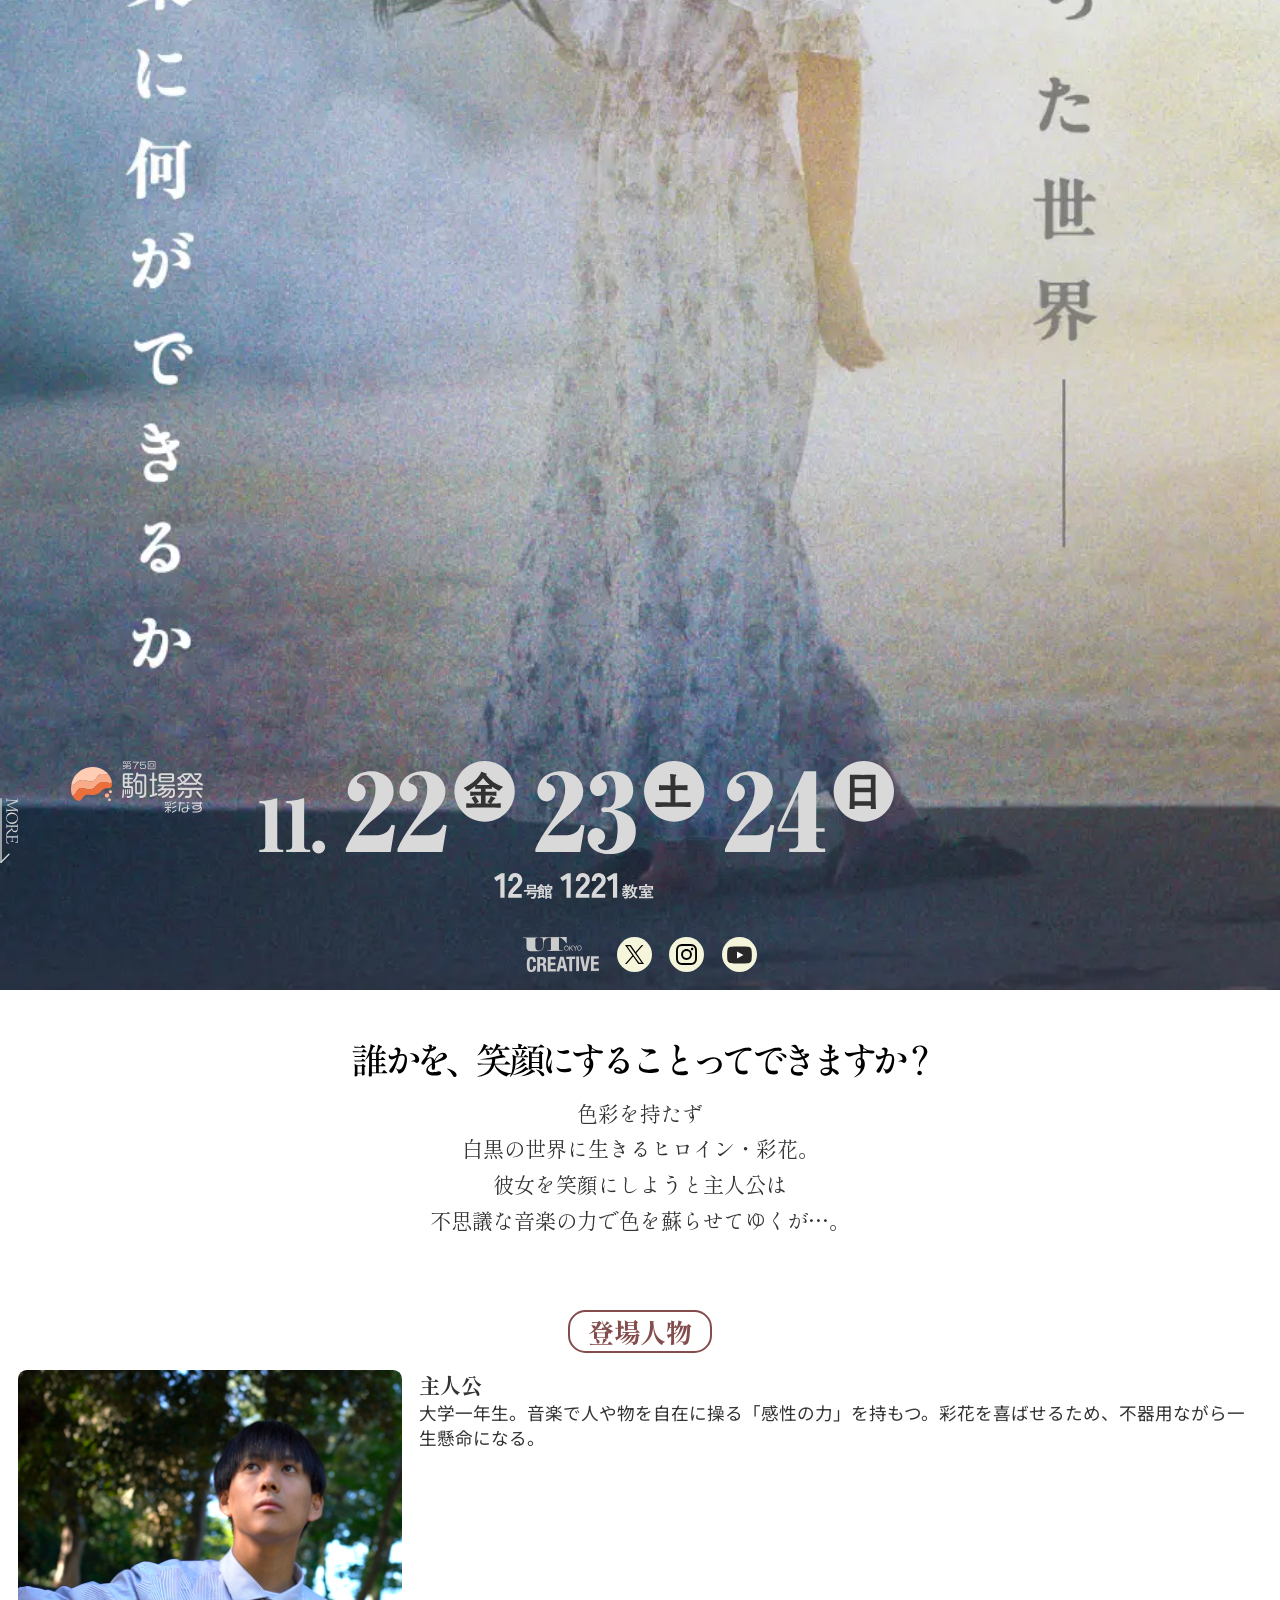
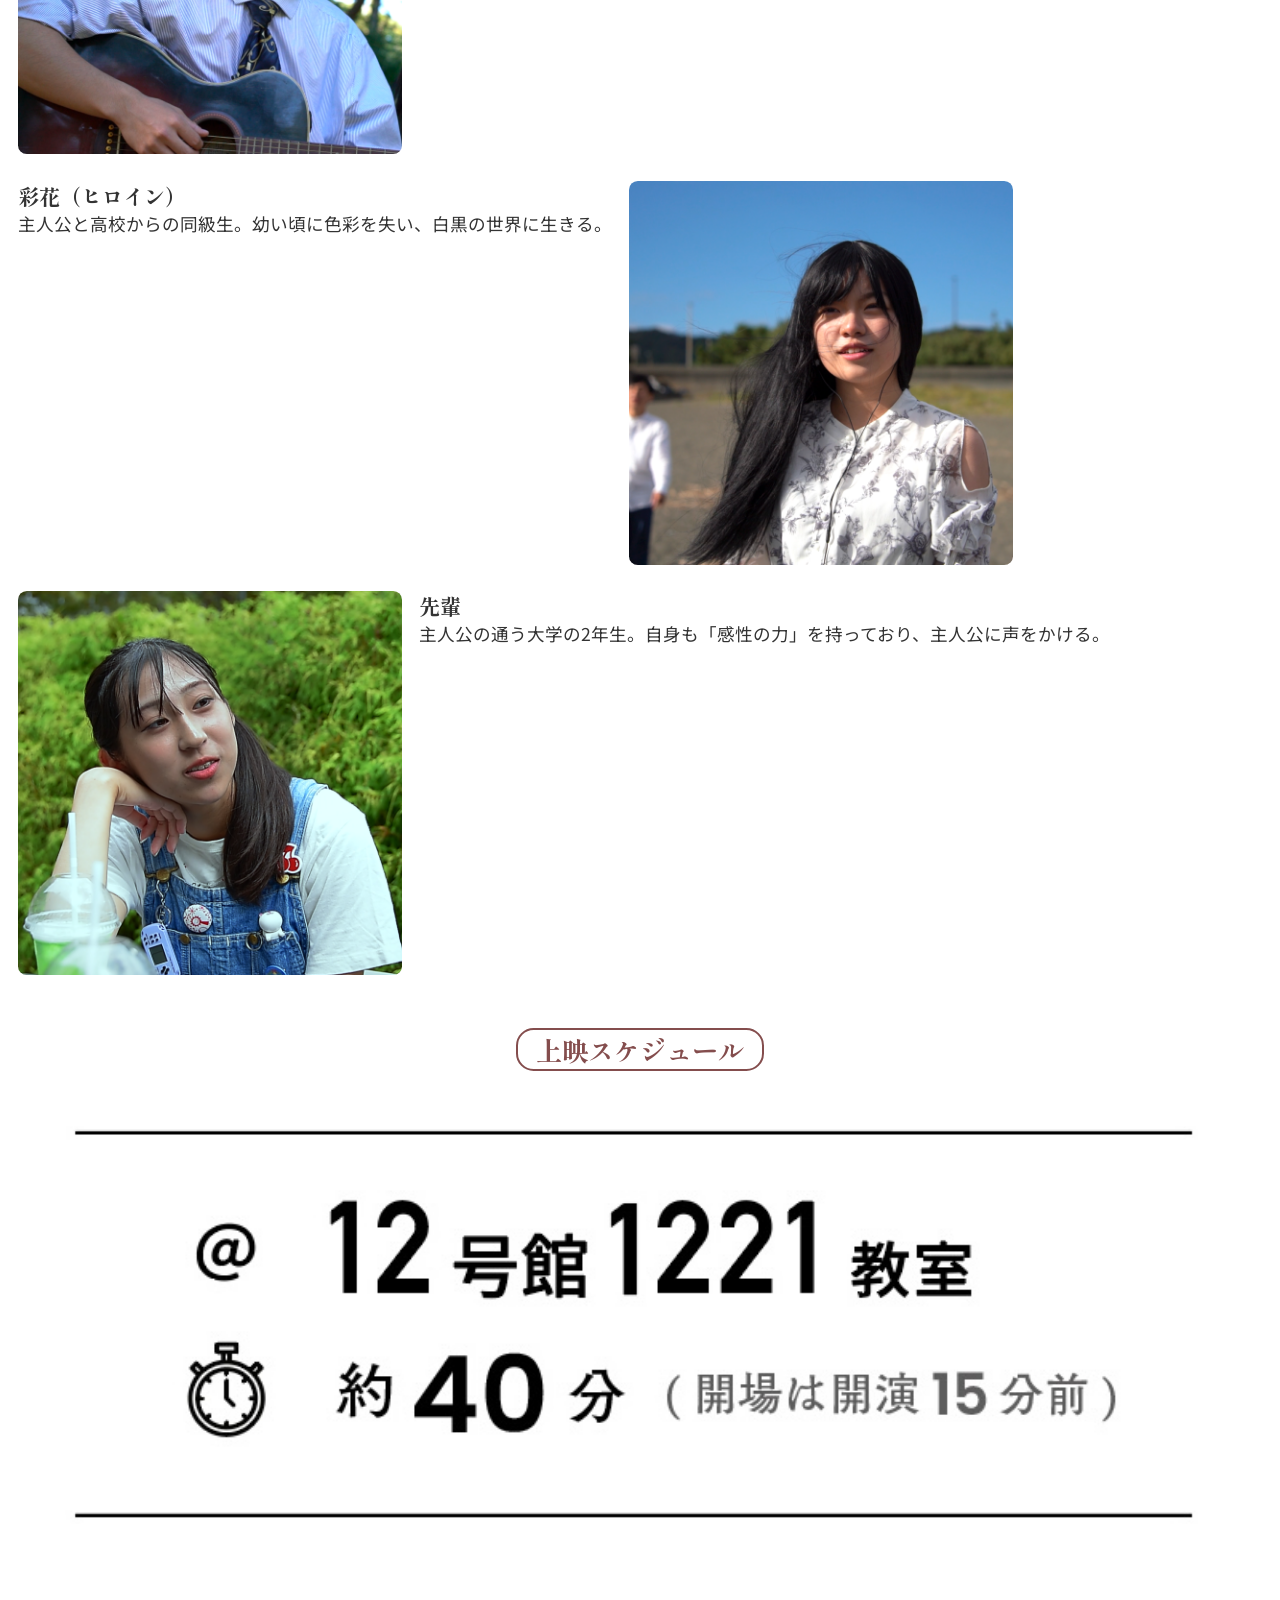
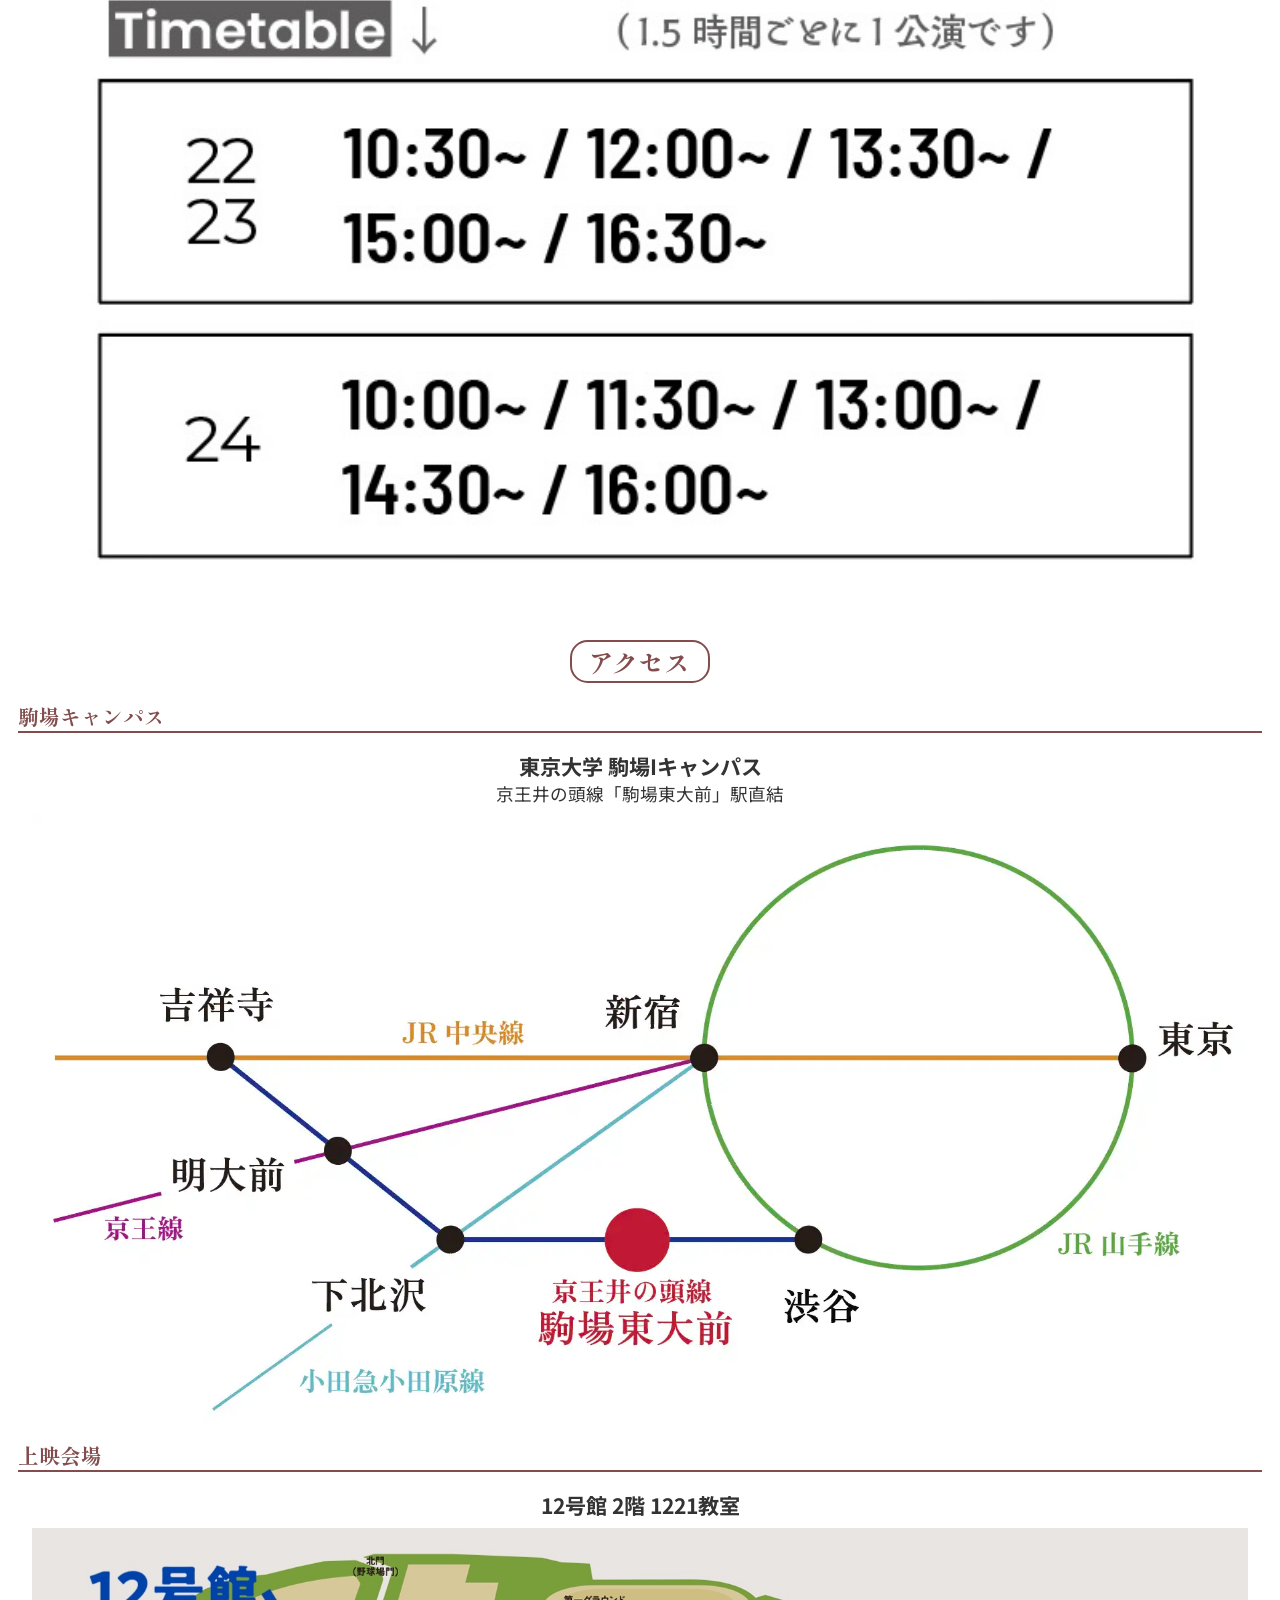
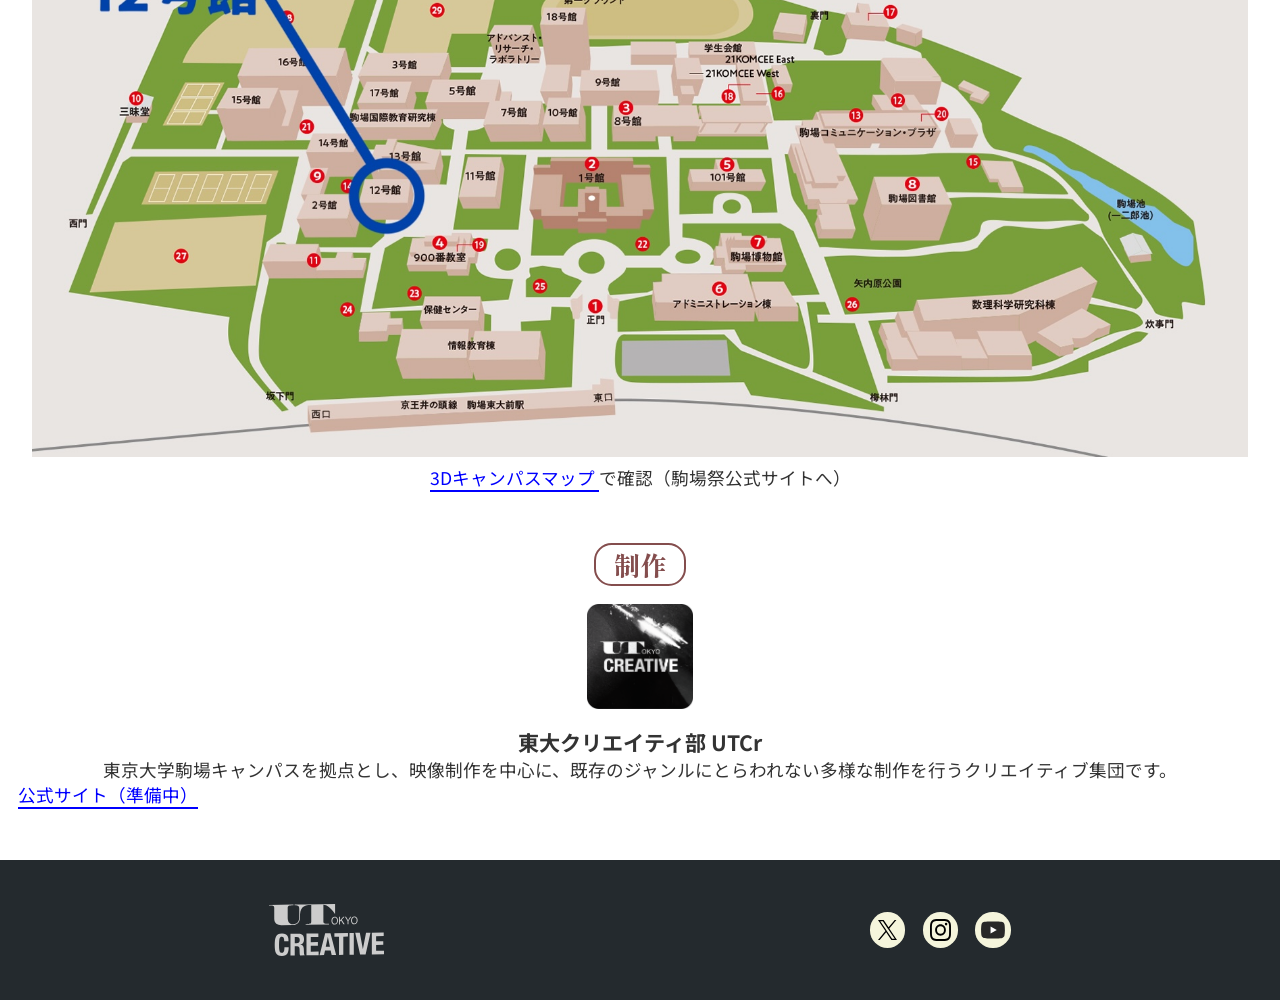
==== index.html @ 0ec273d6 "og:image modify" ====
<!DOCTYPE html>
<html lang="en">
<head>
  <meta charset="UTF-8">
  <meta name="viewport" content="width=device-width, initial-scale=1.0, viewport-fit=cover">
  <title>きみを染める旋律は - UTCr 2024駒場祭企画</title>

  <link rel="stylesheet" href="style.css">
  


  <meta data-hid="og:site_name" property="og:site_name" content="映画「きみを染める旋律は」UTCr 駒場祭2024">
  <meta data-hid="og:title" property="og:title" content="映画「きみを染める旋律は」UTCr 駒場祭2024">
  <meta data-hid="og:type" property="og:type" content="website">
  <meta data-hid="og:url" property="og:url" content="https://utcr.github.io/kf75cinema/">
  <meta data-hid="og:description" property="og:description" content="東大クリエイティ部第一回作品「きみを染める旋律は」 駒場祭にて上映！ 11/22-24 @東京大学駒場キャンパス">
  <meta data-hid="og:image" property="og:image" content="https://utcr.github.io/kf75cinema/thumb.webp">
  <link rel="icon" type="image/x-icon" href="favicon.ico">
  
  <meta name="twitter:card" content="summary_large_image">
  <meta name="twitter:site" content="@UTokyo_Cr">
  <meta name="twitter:title" content="映画「きみを染める旋律は」UTCr 駒場祭2024">
  <meta name="twitter:description" content="東大クリエイティ部第一回作品「きみを染める旋律は」 駒場祭にて上映！ 11/22-24 @東京大学駒場キャンパス">
  <meta name="twitter:image" content="https://utcr.github.io/kf75cinema/thumb.webp">
  
</head>


<body>
  <div class="hero-container">
    <img src="-img/hero/hero-sp.webp" class="hero-img" alt="">
    <div class="hero-info">
      <img src="-img/hero/scroll.svg" alt="↓" width="20vw">
      <!-- 公式サイトへの移動 キャンセルできるように -->
      <a href="https://www.komabasai.net/75/visitor/project/431" onclick="alert('駒場祭公式サイトの企画ページに移動します')">
        <img src="-img/logo/kf75_logo+type.svg" alt="駒場祭">
      </a>
      <div>
        <a href="#schedule">
          <img src="-img/hero/date.svg" class="hero-info-date" alt="">
        </a>
        <a href="#place">
          <img src="-img/hero/place.svg" class="hero-info-place" alt="">
        </a>
      </div>
    </div>
    <div class="hero-sns">
      <a href="https://utcr.github.io/">
        <img src="-img/logo/UTCr_logo-type-gray.svg" class="utcr_logo-type" alt="">
      </a>
      <!-- <span>on</span> -->
      <div class="sns">
        <!-- <span>Follow UTCr</span> -->
        <div class="sns_logos">
          <a href="https://x.com/utokyo_cr"><img src="-img/logo/sns_logo_x-black.svg" alt="X" id="sns_logo_x"></a>
          <a href="https://instagram.com/utokyo_cr"><img src="-img/logo/sns_logo_ig-black.svg" alt="IG" id="sns_logo_ig"></a>
          <a href="https://youtube.com/utokyo_cr"><img src="-img/logo/sns_logo_yt-black.svg" alt="IG" id="sns_logo_yt"></a>
        </div>
      </div>
    </div>
  </div>




  <section id="story">
    <img src="-img/phrase2.svg"  class="phrase-img" alt="誰かを、笑顔にすることってできますか？">
    <!-- <div class="phrase">
    </div> -->
    <div class="story_text">
      色彩を持たず<br>
      白黒の世界に生きるヒロイン・彩花。<br>
      彼女を笑顔にしようと主人公は<br>
      不思議な音楽の力で色を蘇らせてゆくが…。
    </div>
  </section>

  <div class="sceneImages">
    <img src="-img/scenes/sea2.png" alt="">
    <img src="-img/scenes/piano0.png" alt="">
    <img src="-img/scenes/forest.png" alt="">
    <img src="-img/scenes/sea1.png" alt="">
  </div>


  <section>
    <h2>登場人物</h2>
    <div class="char">
      <img src="-img/character/hero.png" alt="主人公" class="char_img">
      <div class="char_text">
        <div class="char_name">主人公</div>
        <div class="char_descr">大学一年生。音楽で人や物を自在に操る「感性の力」を持もつ。彩花を喜ばせるため、不器用ながら一生懸命になる。</div>
      </div>
    </div>
    <div class="char">
      <div class="char_text">
        <div class="char_name">彩花（ヒロイン）</div>
        <div class="char_descr">主人公と高校からの同級生。幼い頃に色彩を失い、白黒の世界に生きる。</div>
      </div>
      <img src="-img/character/ayaka.png" alt="彩花" class="char_img">
    </div>
    <div class="char">
      <img src="-img/character/senpai.png" alt="先輩" class="char_img">
      <div class="char_text">
        <div class="char_name">先輩</div>
        <div class="char_descr">主人公の通う大学の2年生。自身も「感性の力」を持っており、主人公に声をかける。</div>
      </div>
    </div>
  </section>

  <section id="schedule">
    <h2>上映スケジュール</h2>
    <img src="-img/timetable.jpg" alt="上演スケジュール" class="img-normal">
  </section>

  <section id="place">
    <h2>アクセス</h2>
    <div class="place_komaba">
      <h3>駒場キャンパス</h3>
      <span class="infoStrong">東京大学 駒場Iキャンパス</span>
      <span class="infoText">京王井の頭線「駒場東大前」駅直結</span>
      <img src="-img/map/map_komaba.webp" alt="駒場東大前駅までのアクセスマップ" class="img-normal">
    </div>
    <div class="place_bild12">
      <h3>上映会場</h3>
      <span class="infoStrong">12号館 2階 1221教室</span>
      <img src="-img/map/map_bldg12.jpg" alt="駒場12号館へのアクセスマップ" class="img-normal">
      <div class="infoText
      ">
        <a href="https://www.komabasai.net/75/3dmap/?building=bldg12" class="link">
          3Dキャンパスマップ
        </a>
        で確認（駒場祭公式サイトへ）
      </div>
      <!-- <a href="https://www.komabasai.net/75/3dmap/?building=bldg12" class="buttonlink">
        3Dキャンパスマップ
      </a> -->
    </div>
  </section>


  <section id="producer">
    <h2>制作</h2>
    <img src="-img/logo/UTCr_logo.png" alt="" class="biglogo">
    <div class="infoStrong">東大クリエイティ部 UTCr</div>
    <div class="infoText">
      東京大学駒場キャンパスを拠点とし、映像制作を中心に、既存のジャンルにとらわれない多様な制作を行うクリエイティブ集団です。
    </div>
    <a href="https://utcr.github.io/" class="link">公式サイト（準備中）</a>
  </section>


  <footer>
    <div class="hz-container">

      <div class="footer_flex">
        <div class="footer_title">
          <img src="-img/logo/UTCr_logo-type-gray.svg" alt="UTCr logo" class="footer_title_logo">
          <!-- <span class="footer_title_text">UTCr</span> -->
        </div>
  
        <div class="sns">
          <!-- <span>Follow UTCr</span> -->
          <div class="sns_logos">
            <a href="https://x.com/utokyo_cr"><img src="-img/logo/sns_logo_x-black.svg" alt="X" id="sns_logo_x"></a>
            <a href="https://instagram.com/utokyo_cr"><img src="-img/logo/sns_logo_ig-black.svg" alt="IG" id="sns_logo_ig"></a>
            <a href="https://youtube.com/utokyo_cr"><img src="-img/logo/sns_logo_yt-black.svg" alt="IG" id="sns_logo_yt"></a>
          </div>
        </div>
      </div>

      <!-- <div class="footer_copyright">
        &copy; UTokyo Creative, 2024
      </div> -->
    </div>
  </footer>
</body>
</html>
---- style.css ----
@charset "utf-8";

/* google font */
@import url('https://fonts.googleapis.com/css2?family=Shippori+Mincho:wght@400;800&family=Noto+Sans+JP:wght@400;700&display=swap');

:root {
  --font_mincho: "Shippori Mincho", serif;
  --font_gothic: "Noto Sans JP", sans-serif;
}

html {
  font-size: clamp(1rem, 2.5vw, 1.1rem);
}
body {
  margin: auto;
  padding: 0;
  /* background-color: #222; */
  color: #333;

  font-family: var(--font_mincho);

  /* background-color: #e1e5fa; */
  background-color: #fff;
}

/* 余白の初期化 */
h1, h2, h3, h4, h5, h6, p, pre, figure, ul, dl {
  margin: 0;
  padding: 0;
}
ul {
  list-style: none;
}
p {
  line-height: 1.8;
  margin: 1rem 0;
}
a {
  color: inherit;
  text-decoration: none;
}
img {
  display: block;
  /* オリジナルサイズより拡大しない */
  max-width: 100%;
  height: auto;
}
::first-letter {
  font-feature-settings: "palt";
}

/* 水平コンテナ */
.hz-container {
  /* width: min(92%, 800px); */
  padding-left: 1.5rem;
  padding-right: 1.5rem;
  height: fit-content;
  margin: auto;
  position: relative;
}






/* hero */

.hero-container {
  width: 100vw;
  height: 110svh;

  position: relative;
}
.hero-img {
  width: 100%;
  height: 100%;
  object-fit: cover;
  object-position: 50% 70%;
}
.hero-info {
  width: 100%;
  /* padding: 2vw; */
  position: absolute;
  bottom: 10lvh;

  display: flex;
  flex-direction: row;
  gap: 4vw;
  /* justify-content: space-around; */
}
.hero-info-date {
  width: 50vw;
  /* margin: 0 5vw 0 auto; */
  /* margin: 0 auto 0 5vw; */
}
.hero-info-place {
  /* width: 80%; */
  height: 2rem;
  /* margin: 0 5vw 0 auto; */
  margin: 0 auto;
}

.hero-sns {
  position: absolute;
  bottom: 0;
  right: 0;
  left: 0;
  width: fit-content;
  margin: 0 auto;

  display: flex;
  flex-direction: row;
  align-items: center;
  /* justify-content: space-around; */
  gap: 1rem;
}
.utcr_logo-type {
  height: 2rem;
}
.hero-sns > span {
  font-family: sans-serif;
  font-weight: lighter;
  color: #d9d9d9;
}







/* story */
.phrase-img {
  margin: 1rem auto;
  height: 2rem;
  max-width: 90vw;
}
.story_text {
  text-align: center;
  line-height: 1.7;
  font-family: var(--font_mincho);
  font-weight: 400;
  font-style: normal;
  font-size: 1.2rem;
}






/* characteurs */
.char {
  margin-bottom: 1.5rem;

  display: flex;
  gap: 1rem;
}
.char_img {
  display: block;
  width: 30vw;
  border-radius: 0.5rem;
}
.char_name {
  font-size: larger;
  font-family: var(--font_mincho);
  font-weight: 800;
}
.char_descr {
  font-family: var(--font_gothic);
}



.sceneImages {
  margin: -2rem 0 0;
  display: grid;
  grid-template-columns: repeat(2, 1fr);
  gap: 0;
}






/* ======= */
/* section */
/* ======= */


section {
  margin: 3rem 0;
  padding: 0 1rem;
}
h2 {
  margin: 0 auto 1rem ;

  font-family: var(--font_mincho);
  font-weight: bold;
  text-align: center;

  color: #844d4d;
  border: solid 2px #844d4d;
  border-radius: 1rem;

  padding: 0 1rem;
  width: fit-content;
}
h3 {
  font-family: var(--font_mincho);
  color: #844d4d;
  margin: 1rem 0;
  border-bottom: solid 2px #844d4d;
}
.img-normal {
  margin: 0.5rem auto;
  width: 95vw;
  /* width: 20rem;
  max-width: 90vw; */
}









.infoStrong {
  display: block;
  text-align: center;
  font-family: var(--font_gothic);
  font-weight: 700;
  font-size: 1.2rem;
}
.infoText {
  display: block;
  text-align: center;
  font-family: var(--font_gothic);
}




.biglogo {
  margin:1rem auto;
  width: 6rem;
}




.link {
  font-family: var(--font_gothic);
  color: blue;
  border-bottom: 2px solid blue;
}
.buttonlink {
  display: block;
  margin: 0 auto;

  background-color: #f28f4c;
  color: #fff;
  font-family: var(--font_gothic);
  font-weight: bold;
  font-size: 1.2rem;
}




















/* ====== */
/* FOOTER */
/* ====== */
footer {
  background-color: #242A2E;
  color: #999;

  padding-top: 2rem;
  padding-bottom: 2rem;
}



.footer_flex {
  display: flex;
  /* justify-content: center; */
  align-items: center;
}


.footer_title {
  margin-left: auto;
  margin-right: auto;

  width: fit-content;

  /* display: flex; */
}
.footer_title_logo {
  height: 3rem;
}
.footer_title_text {
  font-size: 1.5rem;
  font-weight: bold;
}

.sns {
  margin: 1rem auto;

  width: fit-content;
}
.sns_logos {
  display: flex;
  gap: 1rem;
}
.sns_logos a {
  display: flex;
  height: 2rem;
  width: 2rem;
  border-radius: 1rem;

  padding: auto;

  background-color: beige;
}
.sns_logos img {
  height: 1.2rem;
  margin: auto;
}
#sns_logo_x {
  height: 1.1rem;
}
#sns_logo_ig {
  height: 1.2rem;
}
#sns_logo_yt {
  height: 1.5rem;
}

.footer_copyright {
  text-align: right;
  color: #999;
}
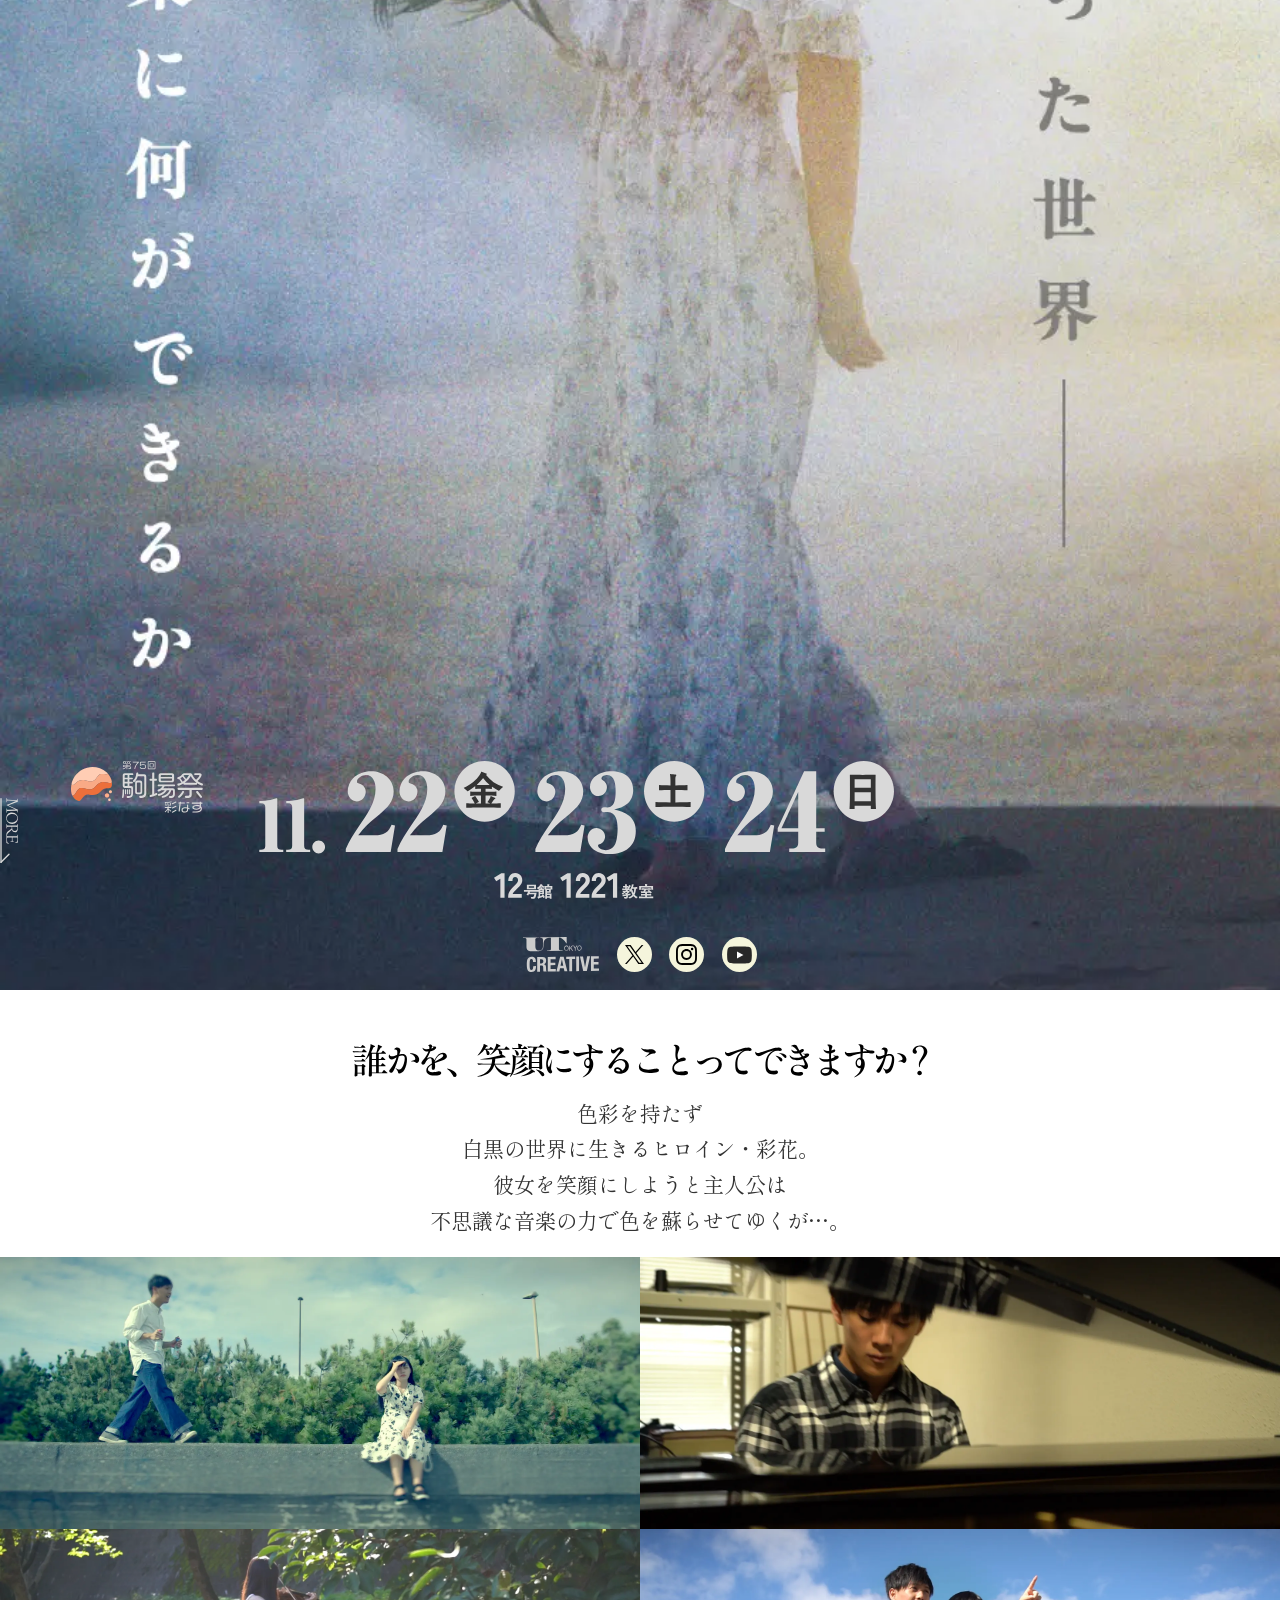
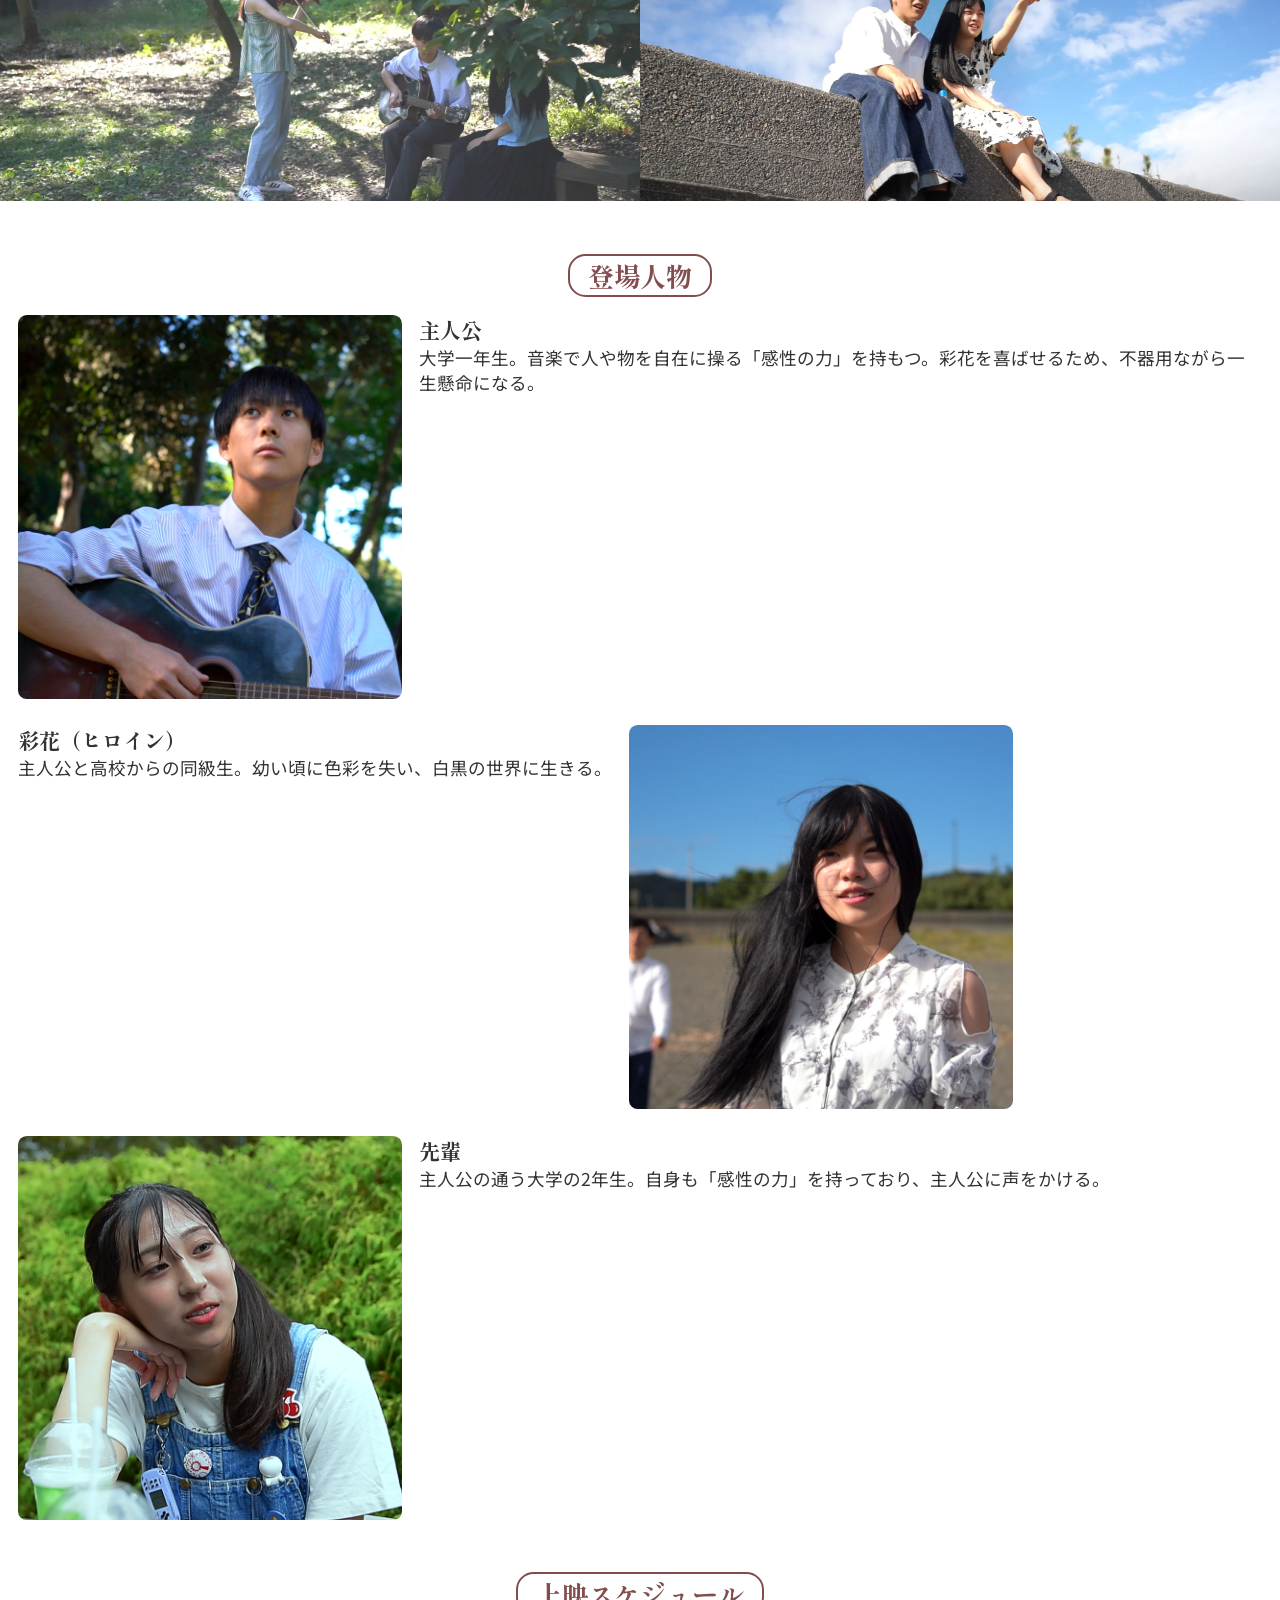
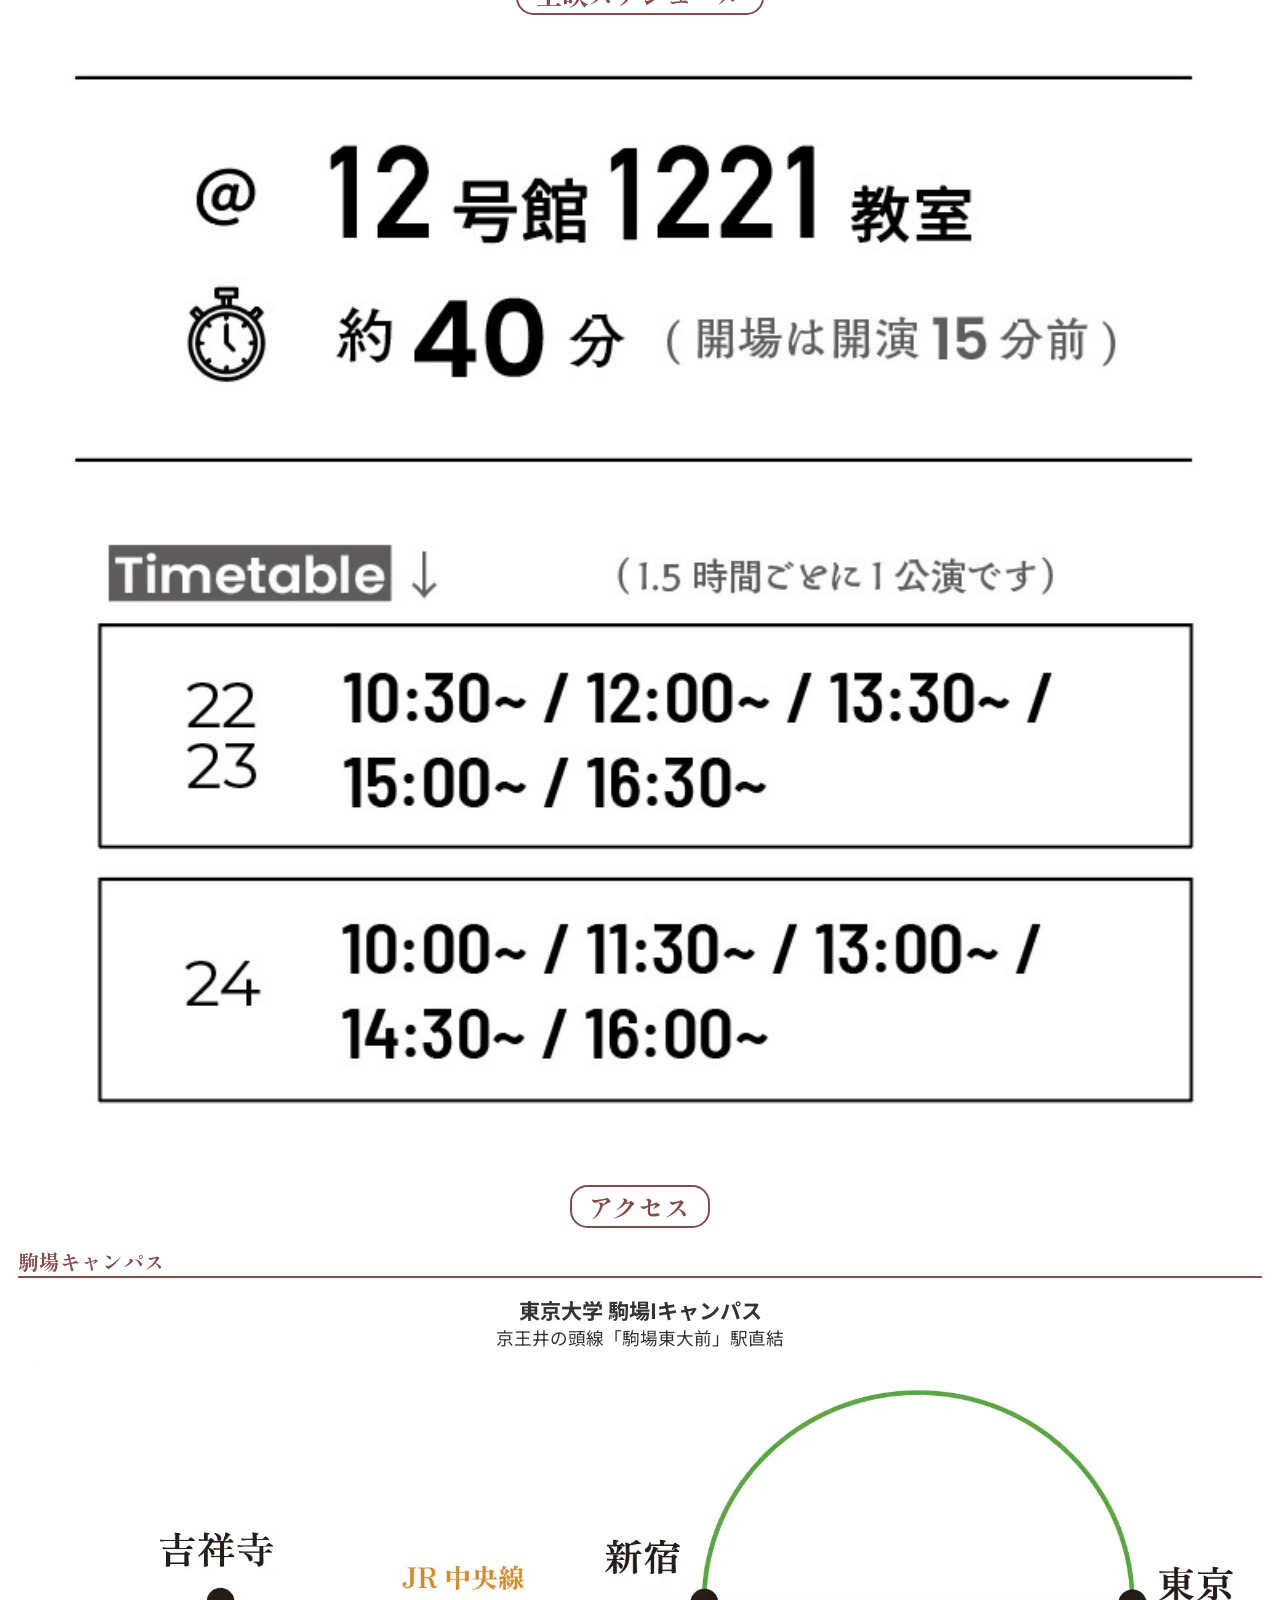
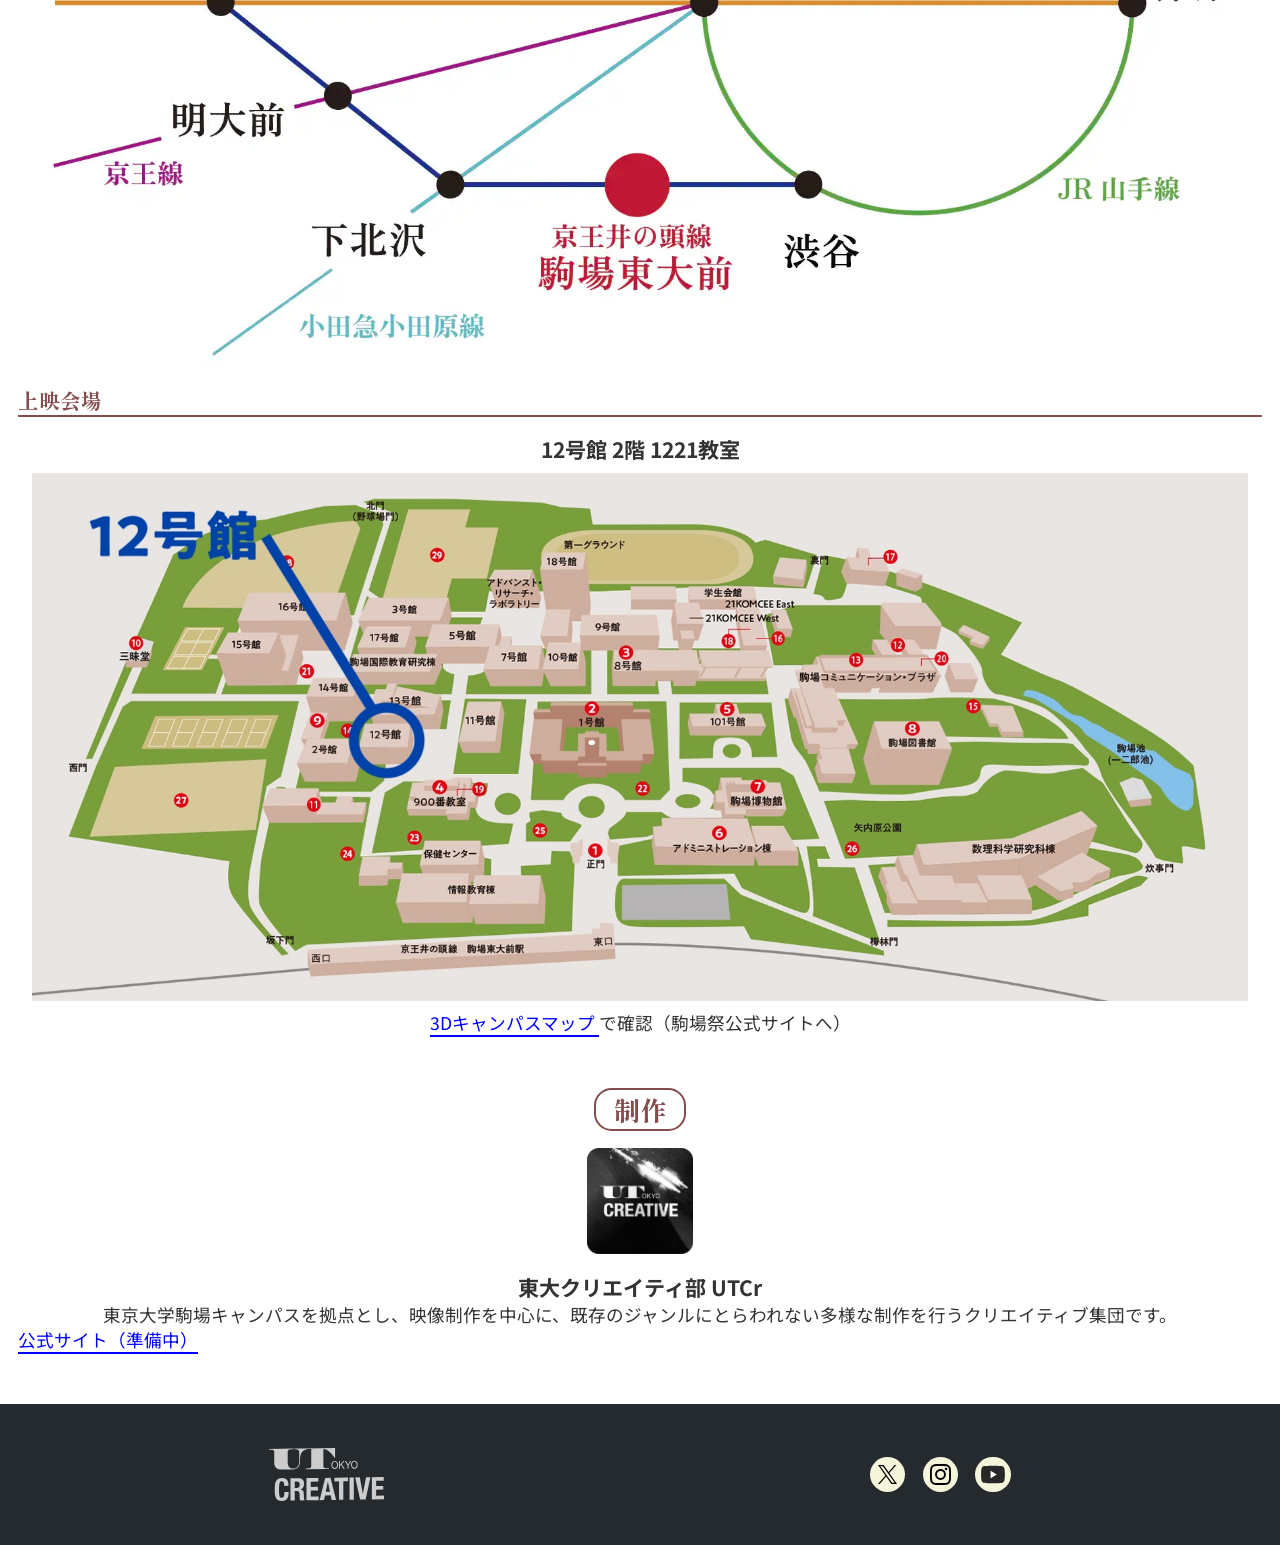
==== commit 95a92174: "webp" ====
--- a/index.html
+++ b/index.html
@@ -9,19 +9,19 @@
   
 
 
-  <meta data-hid="og:site_name" property="og:site_name" content="映画「きみを染める旋律は」UTCr 駒場祭2024">
-  <meta data-hid="og:title" property="og:title" content="映画「きみを染める旋律は」UTCr 駒場祭2024">
-  <meta data-hid="og:type" property="og:type" content="website">
-  <meta data-hid="og:url" property="og:url" content="https://utcr.github.io/kf75cinema/">
-  <meta data-hid="og:description" property="og:description" content="東大クリエイティ部第一回作品「きみを染める旋律は」 駒場祭にて上映！ 11/22-24 @東京大学駒場キャンパス">
-  <meta data-hid="og:image" property="og:image" content="https://utcr.github.io/kf75cinema/thumb.webp">
+  <meta property="og:site_name" content="映画「きみを染める旋律は」UTCr 駒場祭2024">
+  <meta property="og:title" content="映画「きみを染める旋律は」UTCr 駒場祭2024">
+  <meta property="og:type" content="website">
+  <meta property="og:url" content="https://utcr.github.io/kf75cinema/">
+  <meta property="og:description" content="東大クリエイティ部第一回作品「きみを染める旋律は」 駒場祭にて上映！ 11/22-24 @東京大学駒場キャンパス">
+  <meta property="og:image" content="https://utcr.github.io/kf75cinema/thumb_1200.png?241115">
   <link rel="icon" type="image/x-icon" href="favicon.ico">
   
   <meta name="twitter:card" content="summary_large_image">
   <meta name="twitter:site" content="@UTokyo_Cr">
   <meta name="twitter:title" content="映画「きみを染める旋律は」UTCr 駒場祭2024">
   <meta name="twitter:description" content="東大クリエイティ部第一回作品「きみを染める旋律は」 駒場祭にて上映！ 11/22-24 @東京大学駒場キャンパス">
-  <meta name="twitter:image" content="https://utcr.github.io/kf75cinema/thumb.webp">
+  <meta name="twitter:image" content="https://utcr.github.io/kf75cinema/thumb_1200.png?241115">
   
 </head>
 
@@ -76,10 +76,10 @@
   </section>
 
   <div class="sceneImages">
-    <img src="-img/scenes/sea2.png" alt="">
-    <img src="-img/scenes/piano0.png" alt="">
-    <img src="-img/scenes/forest.png" alt="">
-    <img src="-img/scenes/sea1.png" alt="">
+    <img src="-img/scenes/sea2.webp" alt="">
+    <img src="-img/scenes/piano0.webp" alt="">
+    <img src="-img/scenes/forest.webp" alt="">
+    <img src="-img/scenes/sea1.webp" alt="">
   </div>
 
 
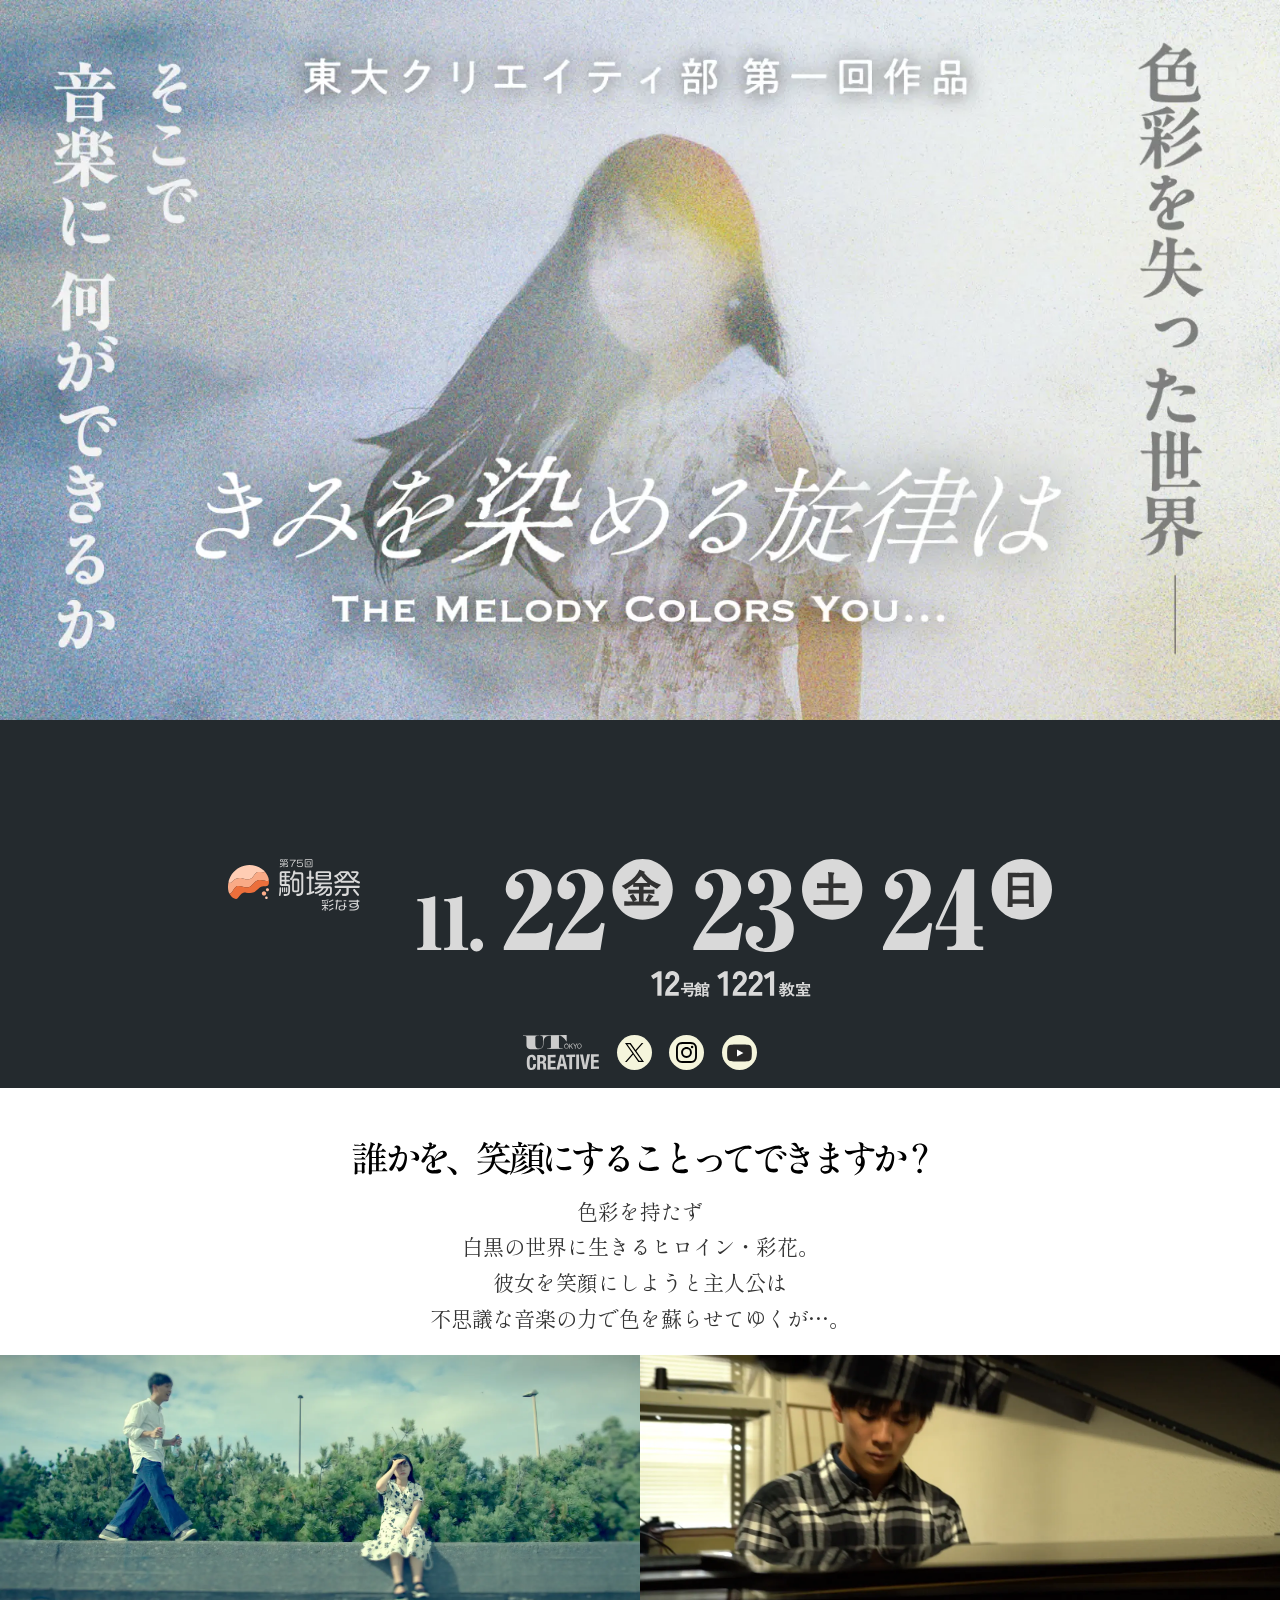
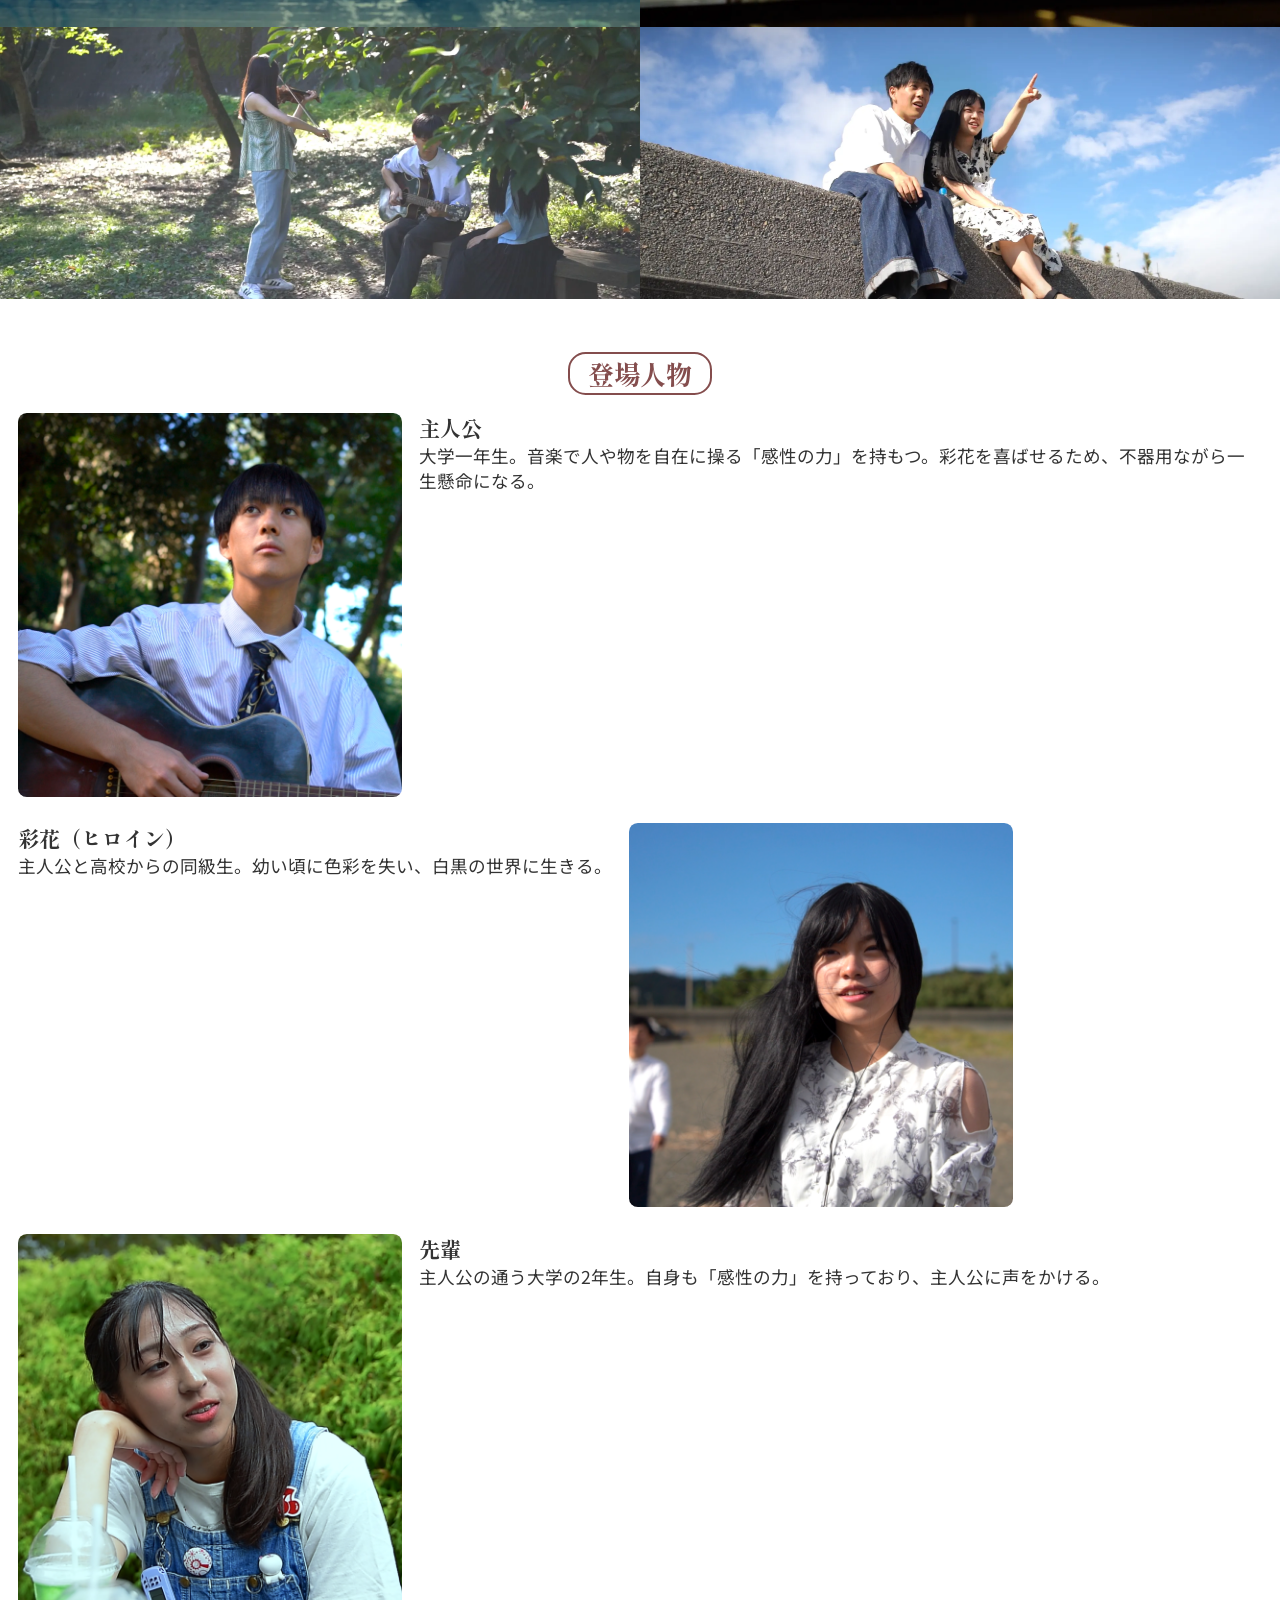
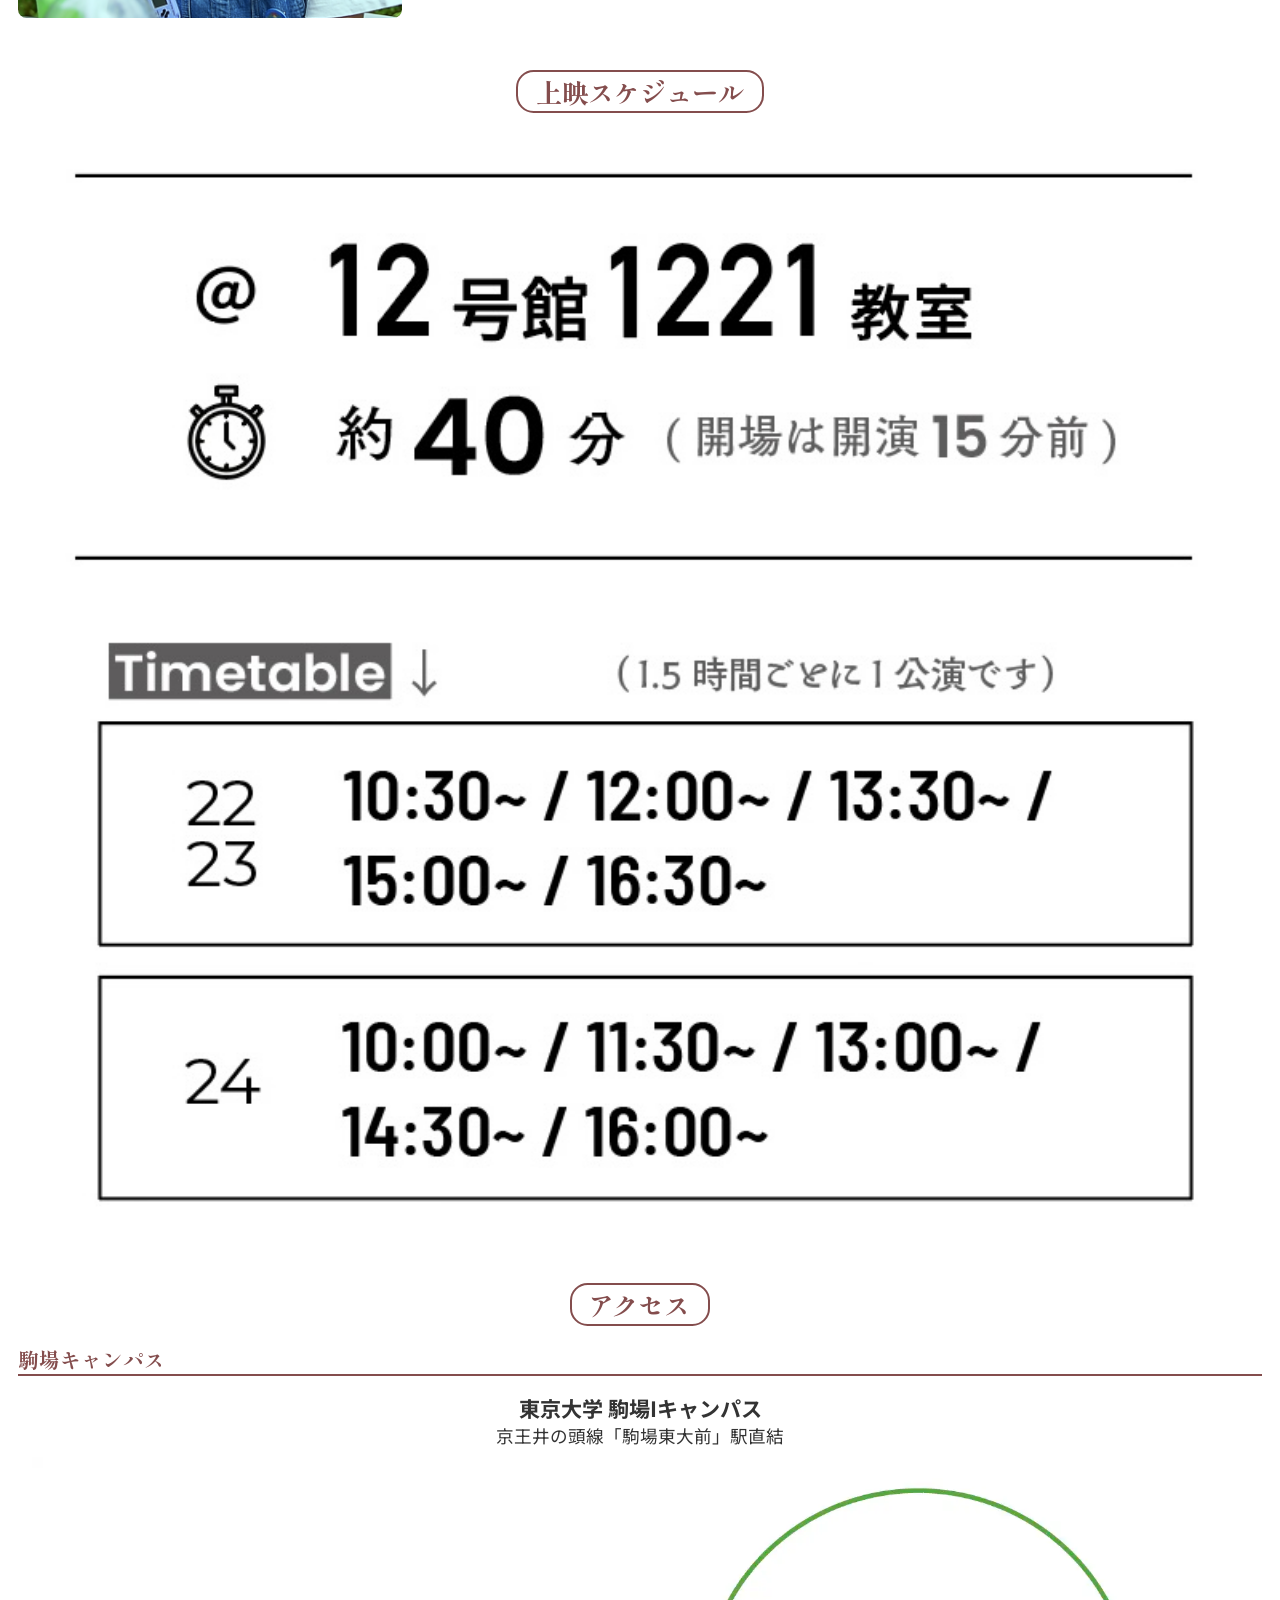
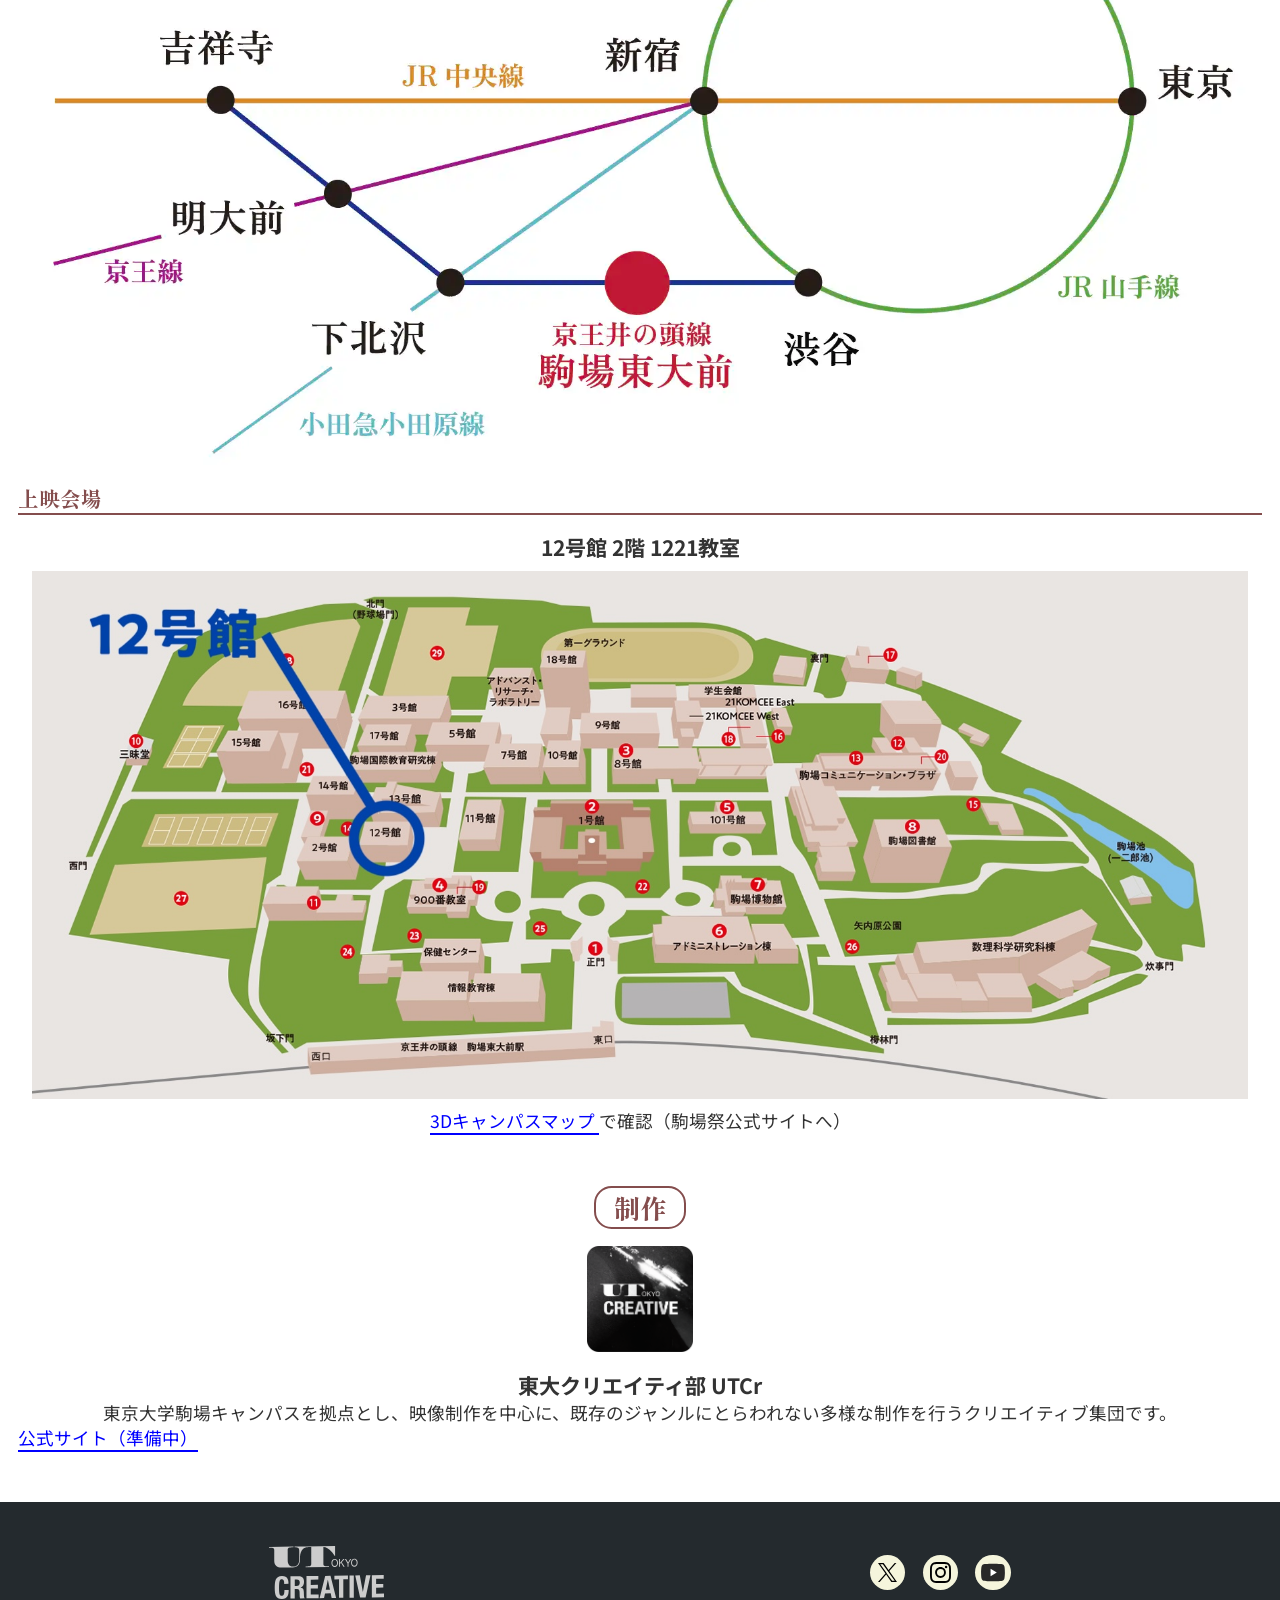
==== commit b3e6fa0c: "modify media query" ====
--- a/index.html
+++ b/index.html
@@ -28,9 +28,10 @@
 
 <body>
   <div class="hero-container">
-    <img src="-img/hero/hero-sp.webp" class="hero-img" alt="">
+    <img src="-img/hero/hero-sp.webp" class="hero-img-sp" alt="きみを染める旋律は">
+    <img src="-img/hero/hero-pc.webp" alt="きみを染める旋律は" class="hero-img-pc">
     <div class="hero-info">
-      <img src="-img/hero/scroll.svg" alt="↓" width="20vw">
+      <img src="-img/hero/scroll.svg" alt="↓" width="20vw" class="scrollArrow">
       <!-- 公式サイトへの移動 キャンセルできるように -->
       <a href="https://www.komabasai.net/75/visitor/project/431" onclick="alert('駒場祭公式サイトの企画ページに移動します')">
         <img src="-img/logo/kf75_logo+type.svg" alt="駒場祭">
--- a/style.css
+++ b/style.css
@@ -72,17 +72,26 @@
 
   position: relative;
 }
-.hero-img {
+.hero-img-sp {
   width: 100%;
   height: 100%;
   object-fit: cover;
   object-position: 50% 70%;
+}
+.hero-img-pc {
+  display: none;
 }
 .hero-info {
   width: 100%;
   /* padding: 2vw; */
   position: absolute;
   bottom: 10lvh;
+  left: 0;
+  right: 0;
+  margin-left: auto;
+  margin-right: auto;
+
+  width: fit-content;
 
   display: flex;
   flex-direction: row;
@@ -122,6 +131,27 @@
   font-family: sans-serif;
   font-weight: lighter;
   color: #d9d9d9;
+}
+
+
+
+/* hero PC */
+@media (min-width: 40rem) {
+  .hero-container {
+    width: 100vw;
+    height: 85vw;
+    background-color: #242A2E;
+    background-color: #242A2E;
+  }
+  .scrollArrow {
+    display: none;
+  }
+  .hero-img-sp {
+    display: none;
+  }
+  .hero-img-pc {
+    display: block;
+  }
 }
 
 
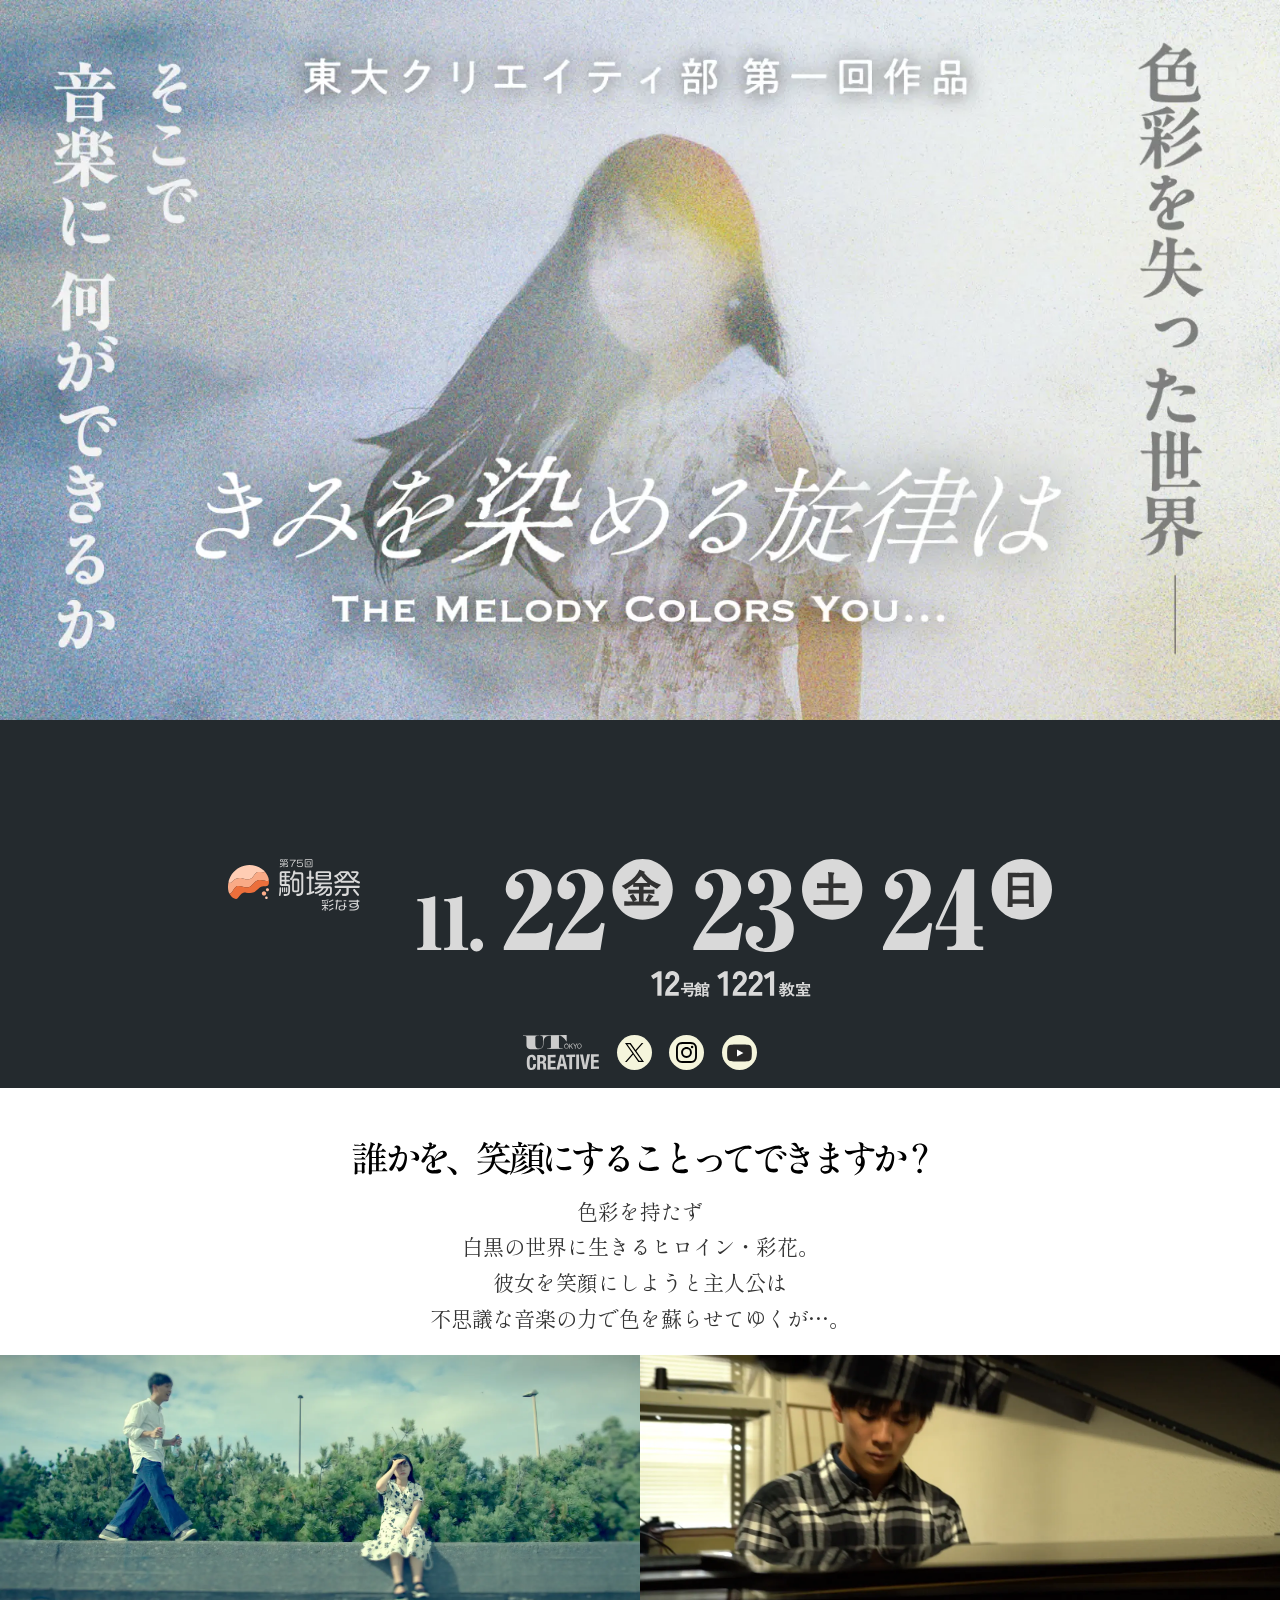
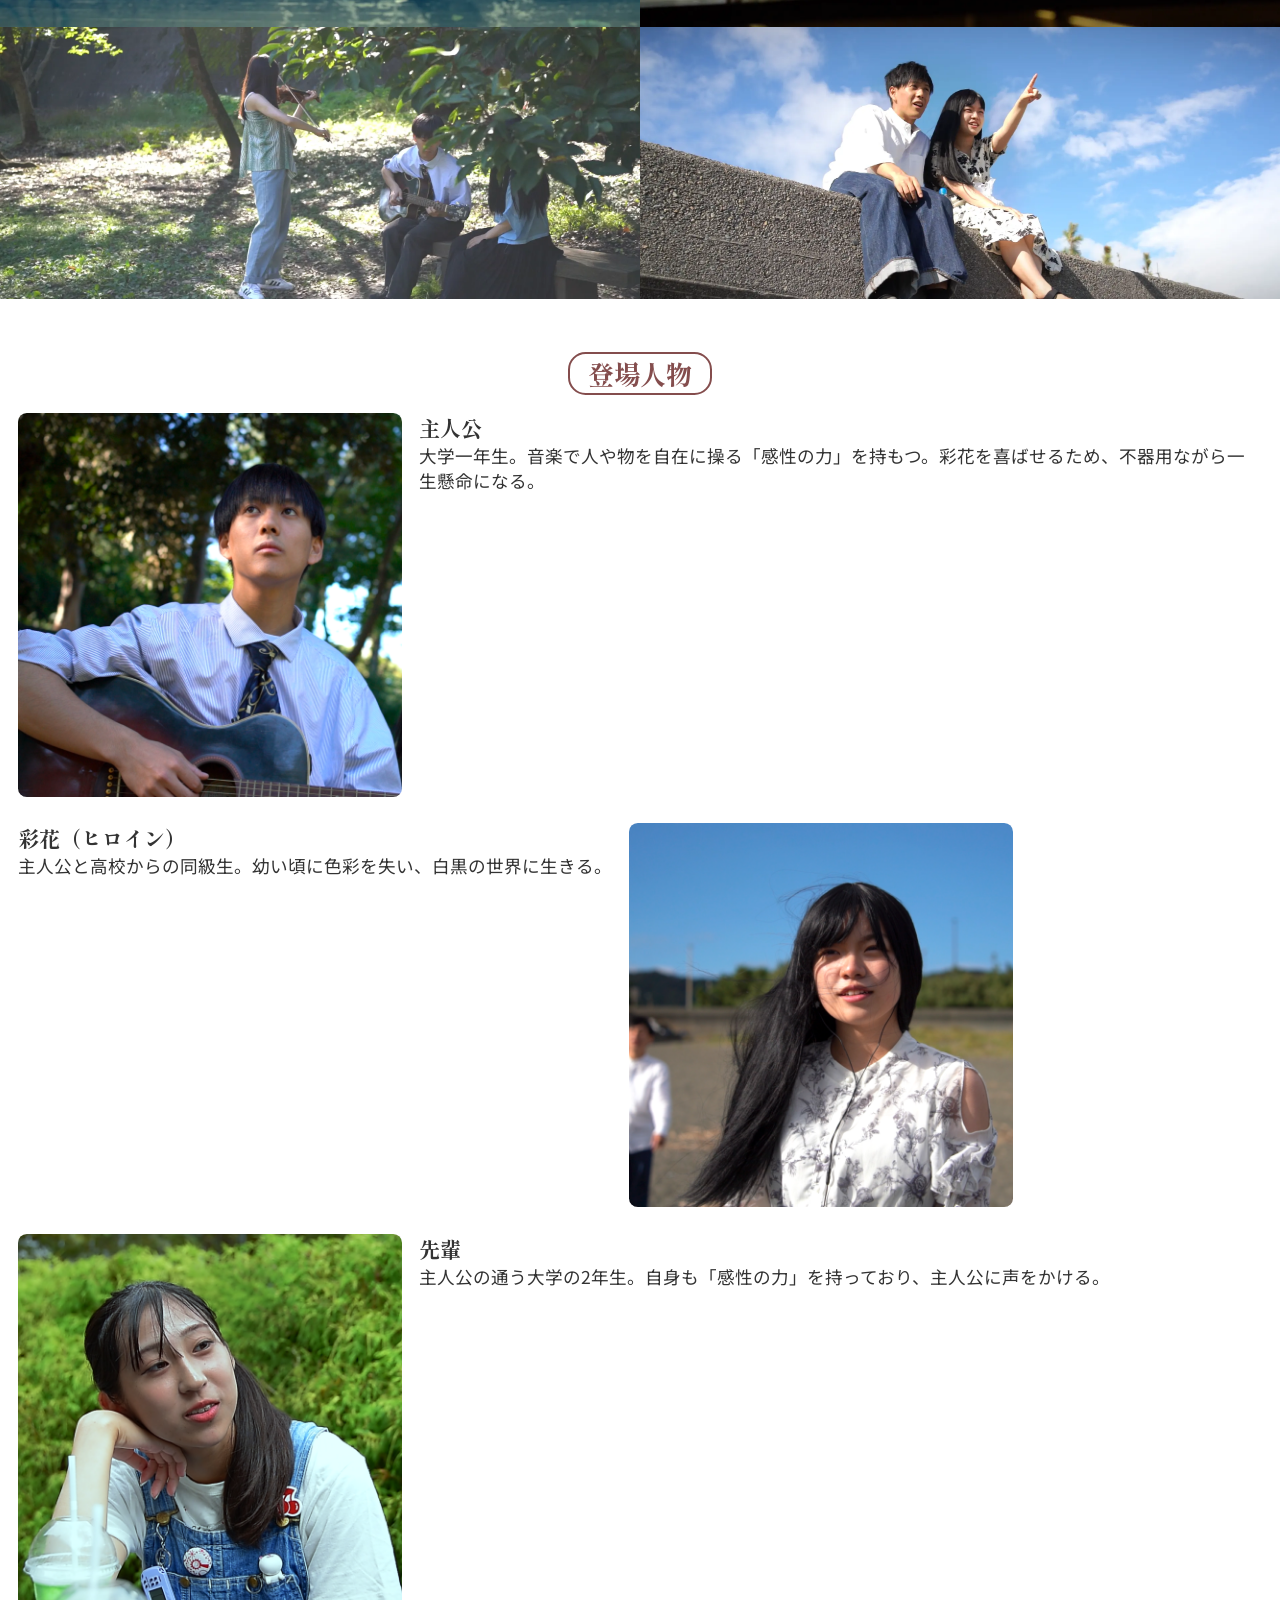
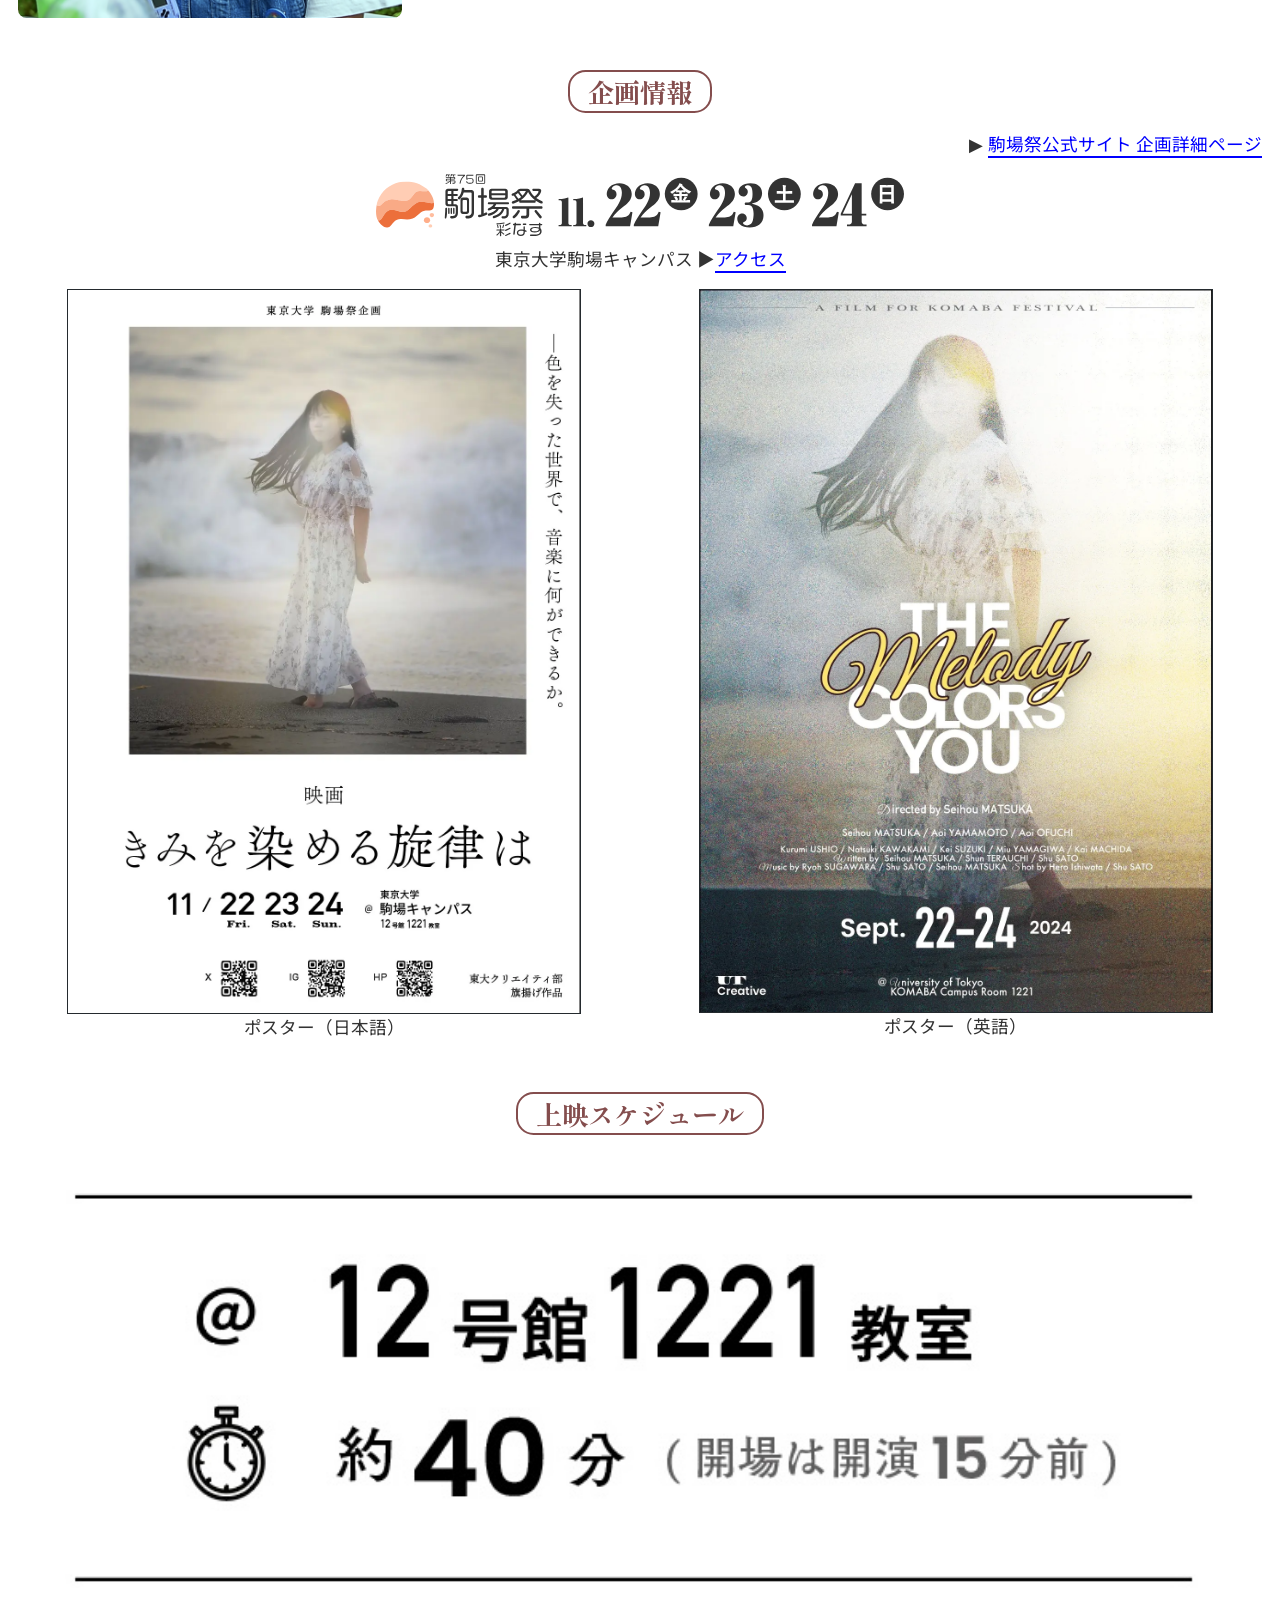
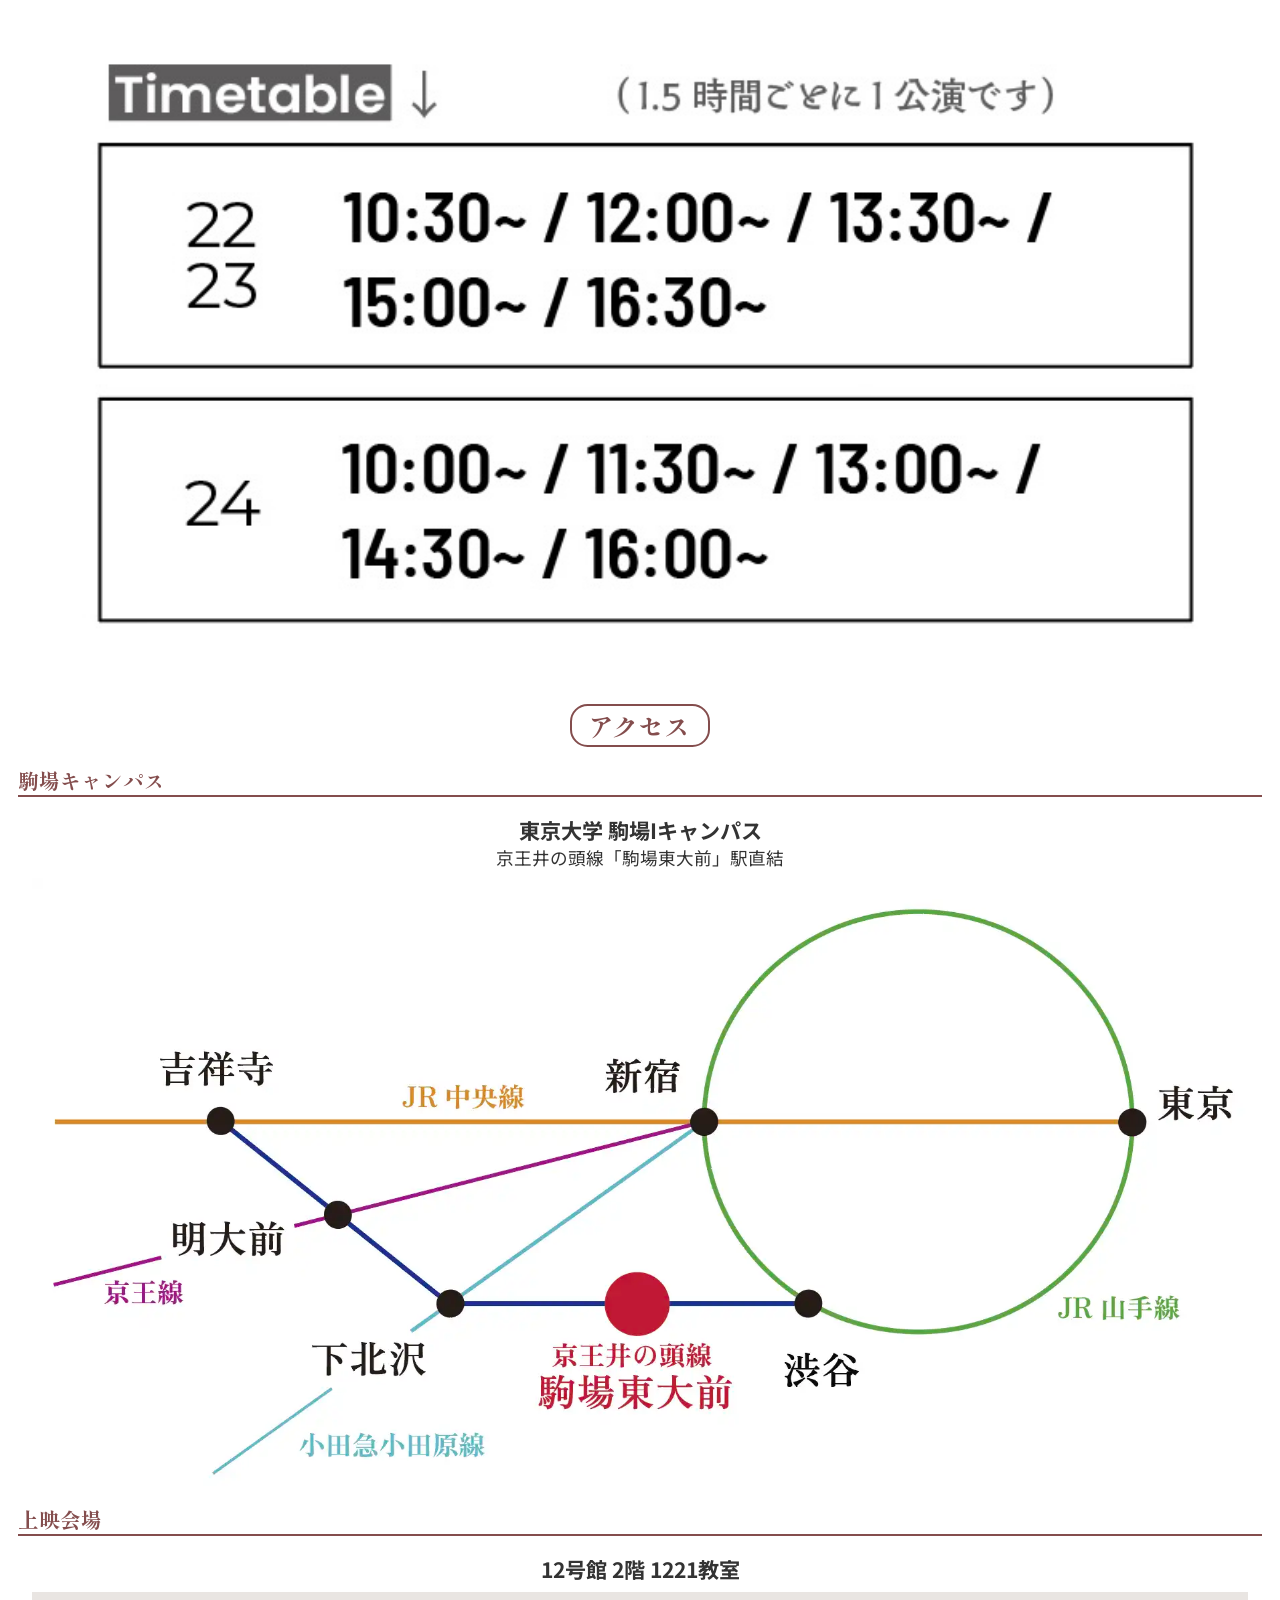
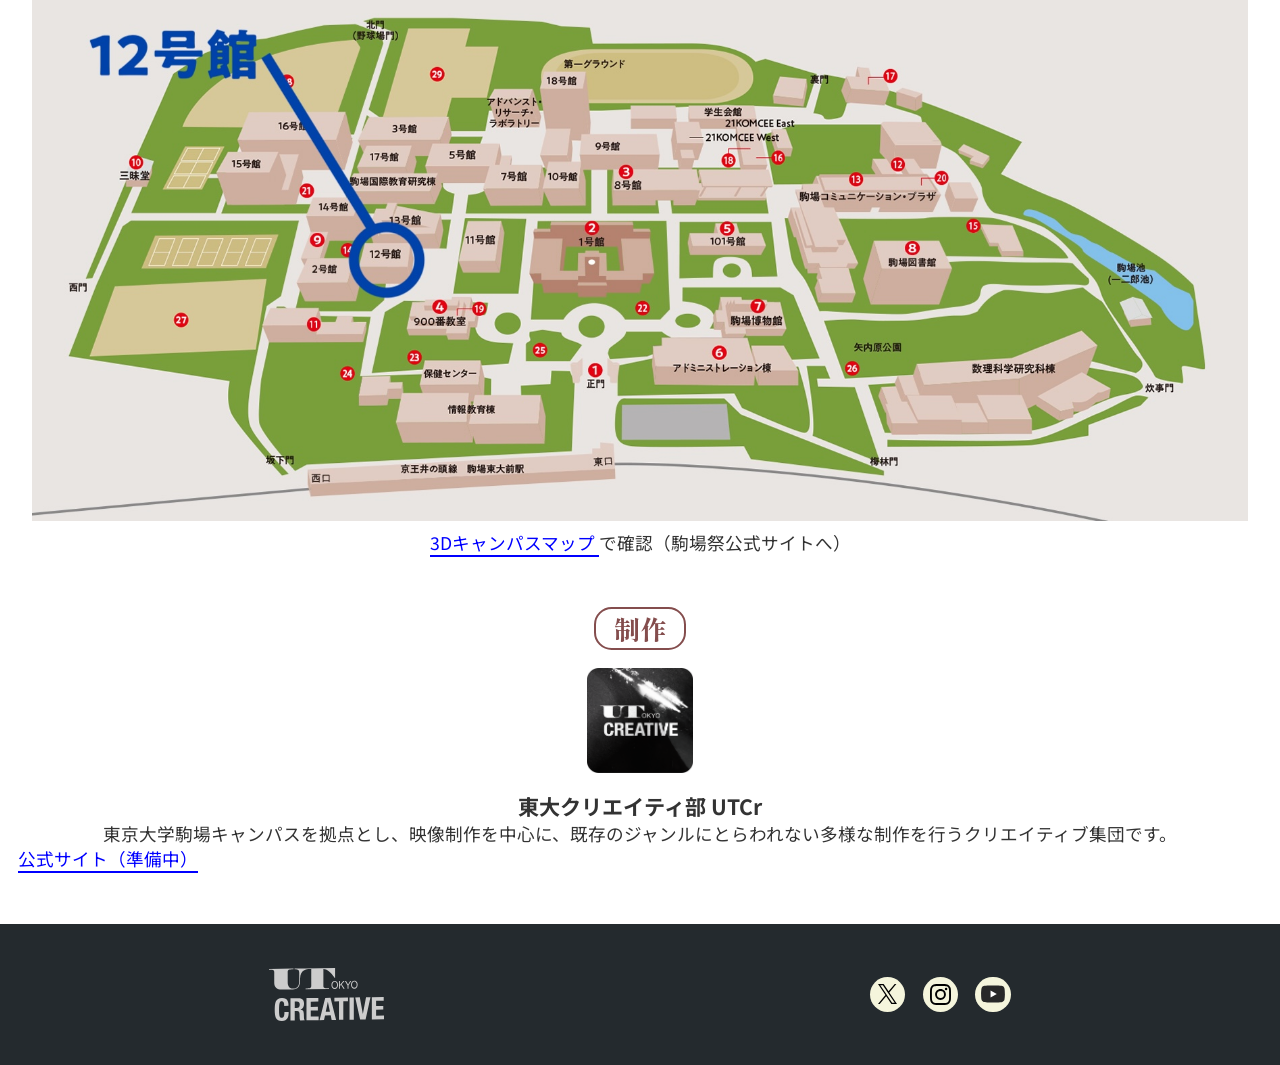
==== commit 72368972: "add poster" ====
--- a/index.html
+++ b/index.html
@@ -109,6 +109,38 @@
     </div>
   </section>
 
+  <section id="projectInfo">
+    <h2>企画情報</h2>
+
+    <div style="text-align: right; margin-bottom: 1rem;">
+      ▶︎
+      <a href="https://www.komabasai.net/75/visitor/project/431" onclick="alert('駒場祭公式サイトの企画ページに移動します')" class="link">駒場祭公式サイト 企画詳細ページ</a>
+    </div>
+
+    <img src="-img/projectInfo.svg" alt="" class="projectInfo_img">
+    <div class="infoText">
+      東京大学駒場キャンパス ▶︎<a href="#place" class="link">アクセス</a>
+    </div>
+
+
+    <div class="posters">
+      <div class="poster">
+        <a href="-img/flyer/flyer_jp.JPG">
+          <img src="-img/flyer/flyer_jp.webp" alt="ポスター（日本語）">
+          <div class="infoText">ポスター（日本語）</div>
+        </a>
+      </div>
+      <div class="poster">
+        <a href="-img/flyer/flyer_en.JPG">
+          <img src="-img/flyer/flyer_en.webp" alt="ポスター（英語）">
+          <div class="infoText">ポスター（英語）</div>
+        </a>
+      </div>
+    </div>
+
+
+  </section>
+
   <section id="schedule">
     <h2>上映スケジュール</h2>
     <img src="-img/timetable.jpg" alt="上演スケジュール" class="img-normal">
--- a/style.css
+++ b/style.css
@@ -254,6 +254,24 @@
 
 
 
+.projectInfo_img {
+  width: 90vw;
+  max-width: 30rem;
+  margin:0.5rem auto;
+}
+
+.posters {
+  margin: 1rem 0;
+  display: flex;
+  gap: 1rem;
+  justify-content: space-around;
+}
+.poster img {
+  width: 40vw;
+  border: solid 1px #242A2E;
+}
+
+
 
 
 
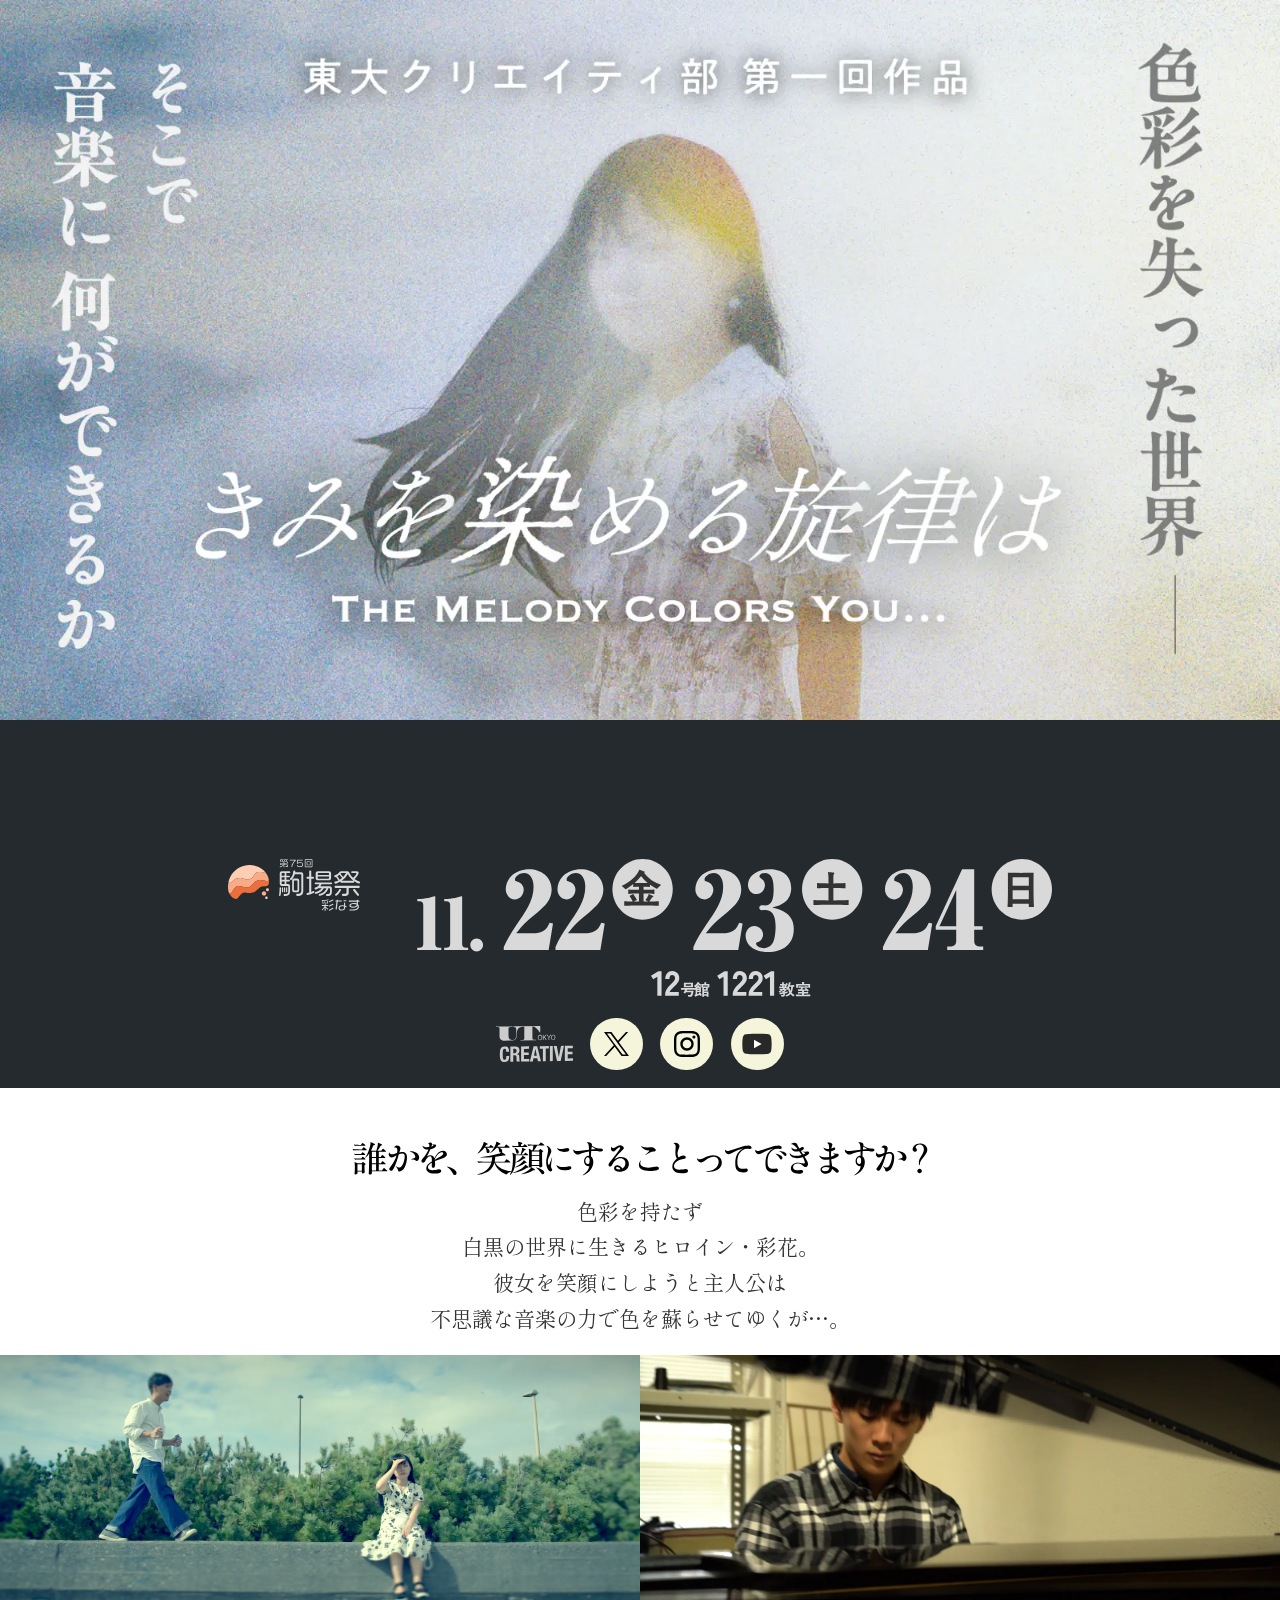
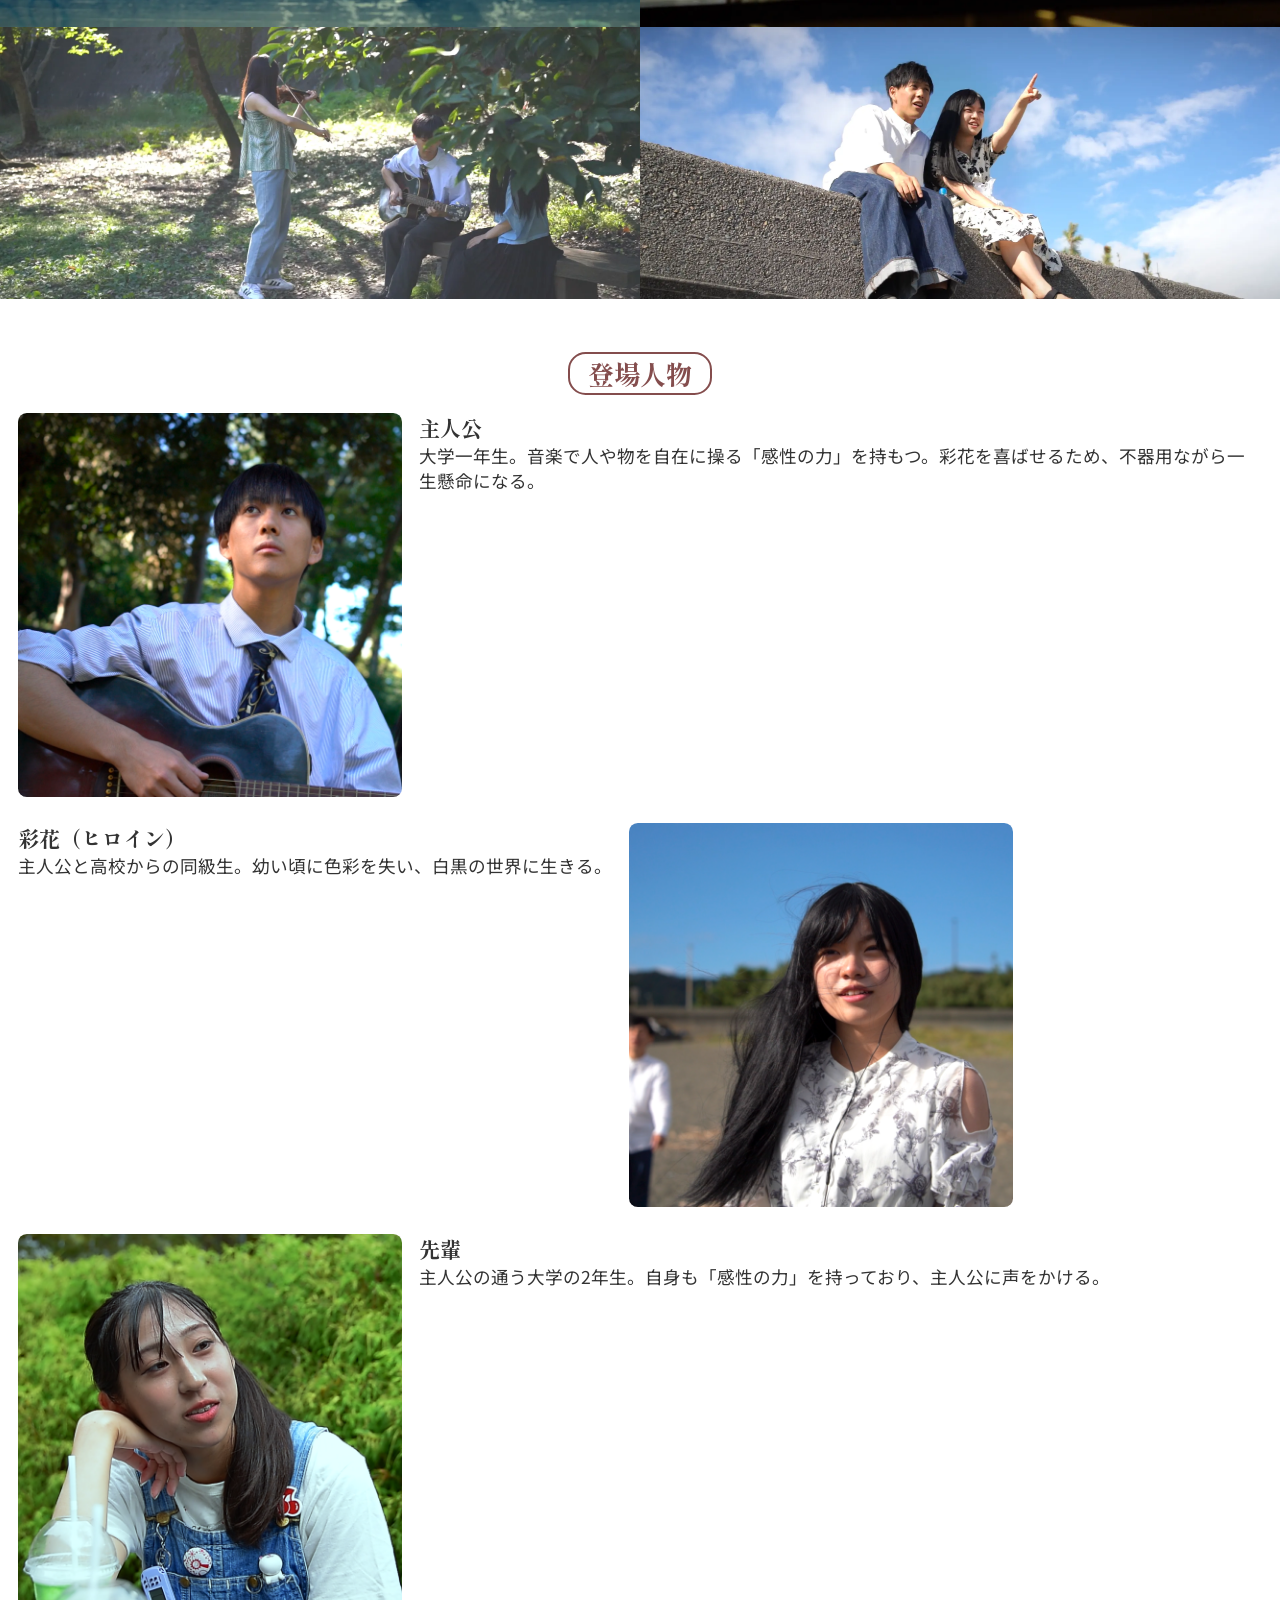
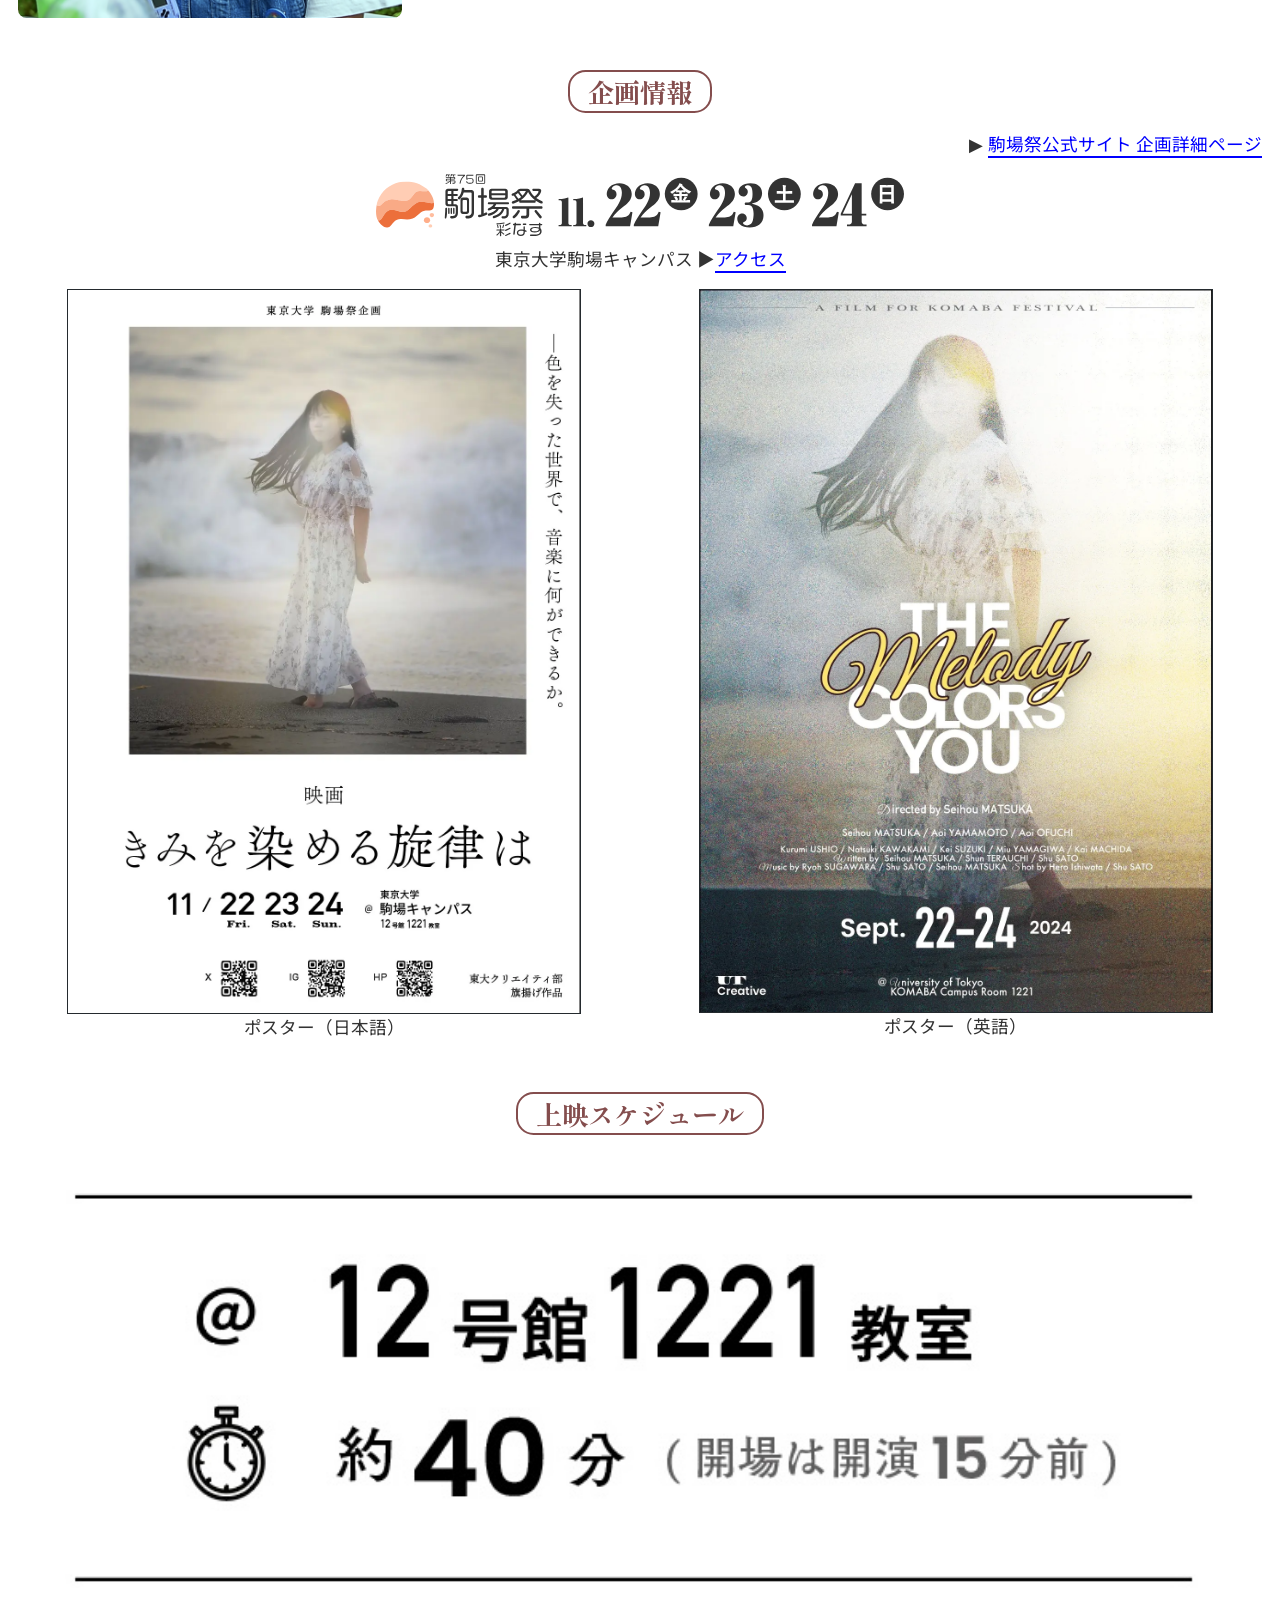
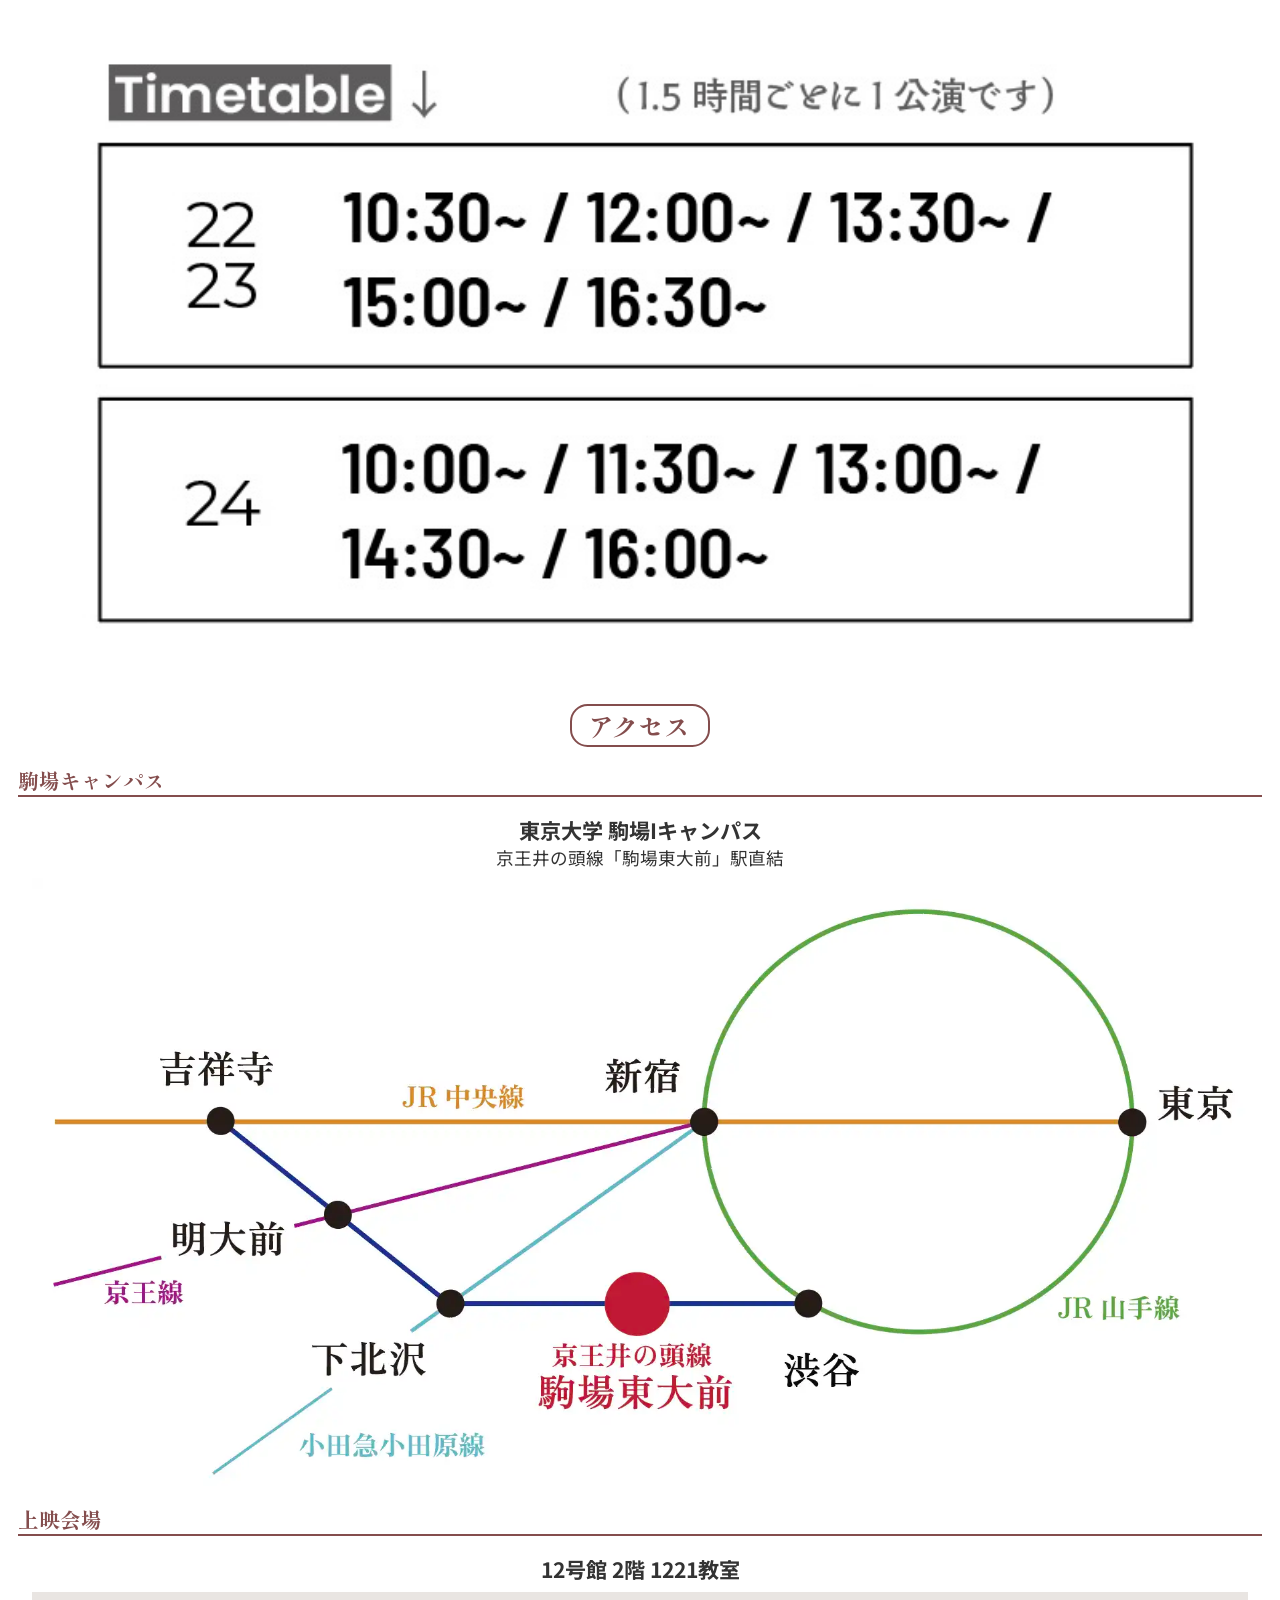
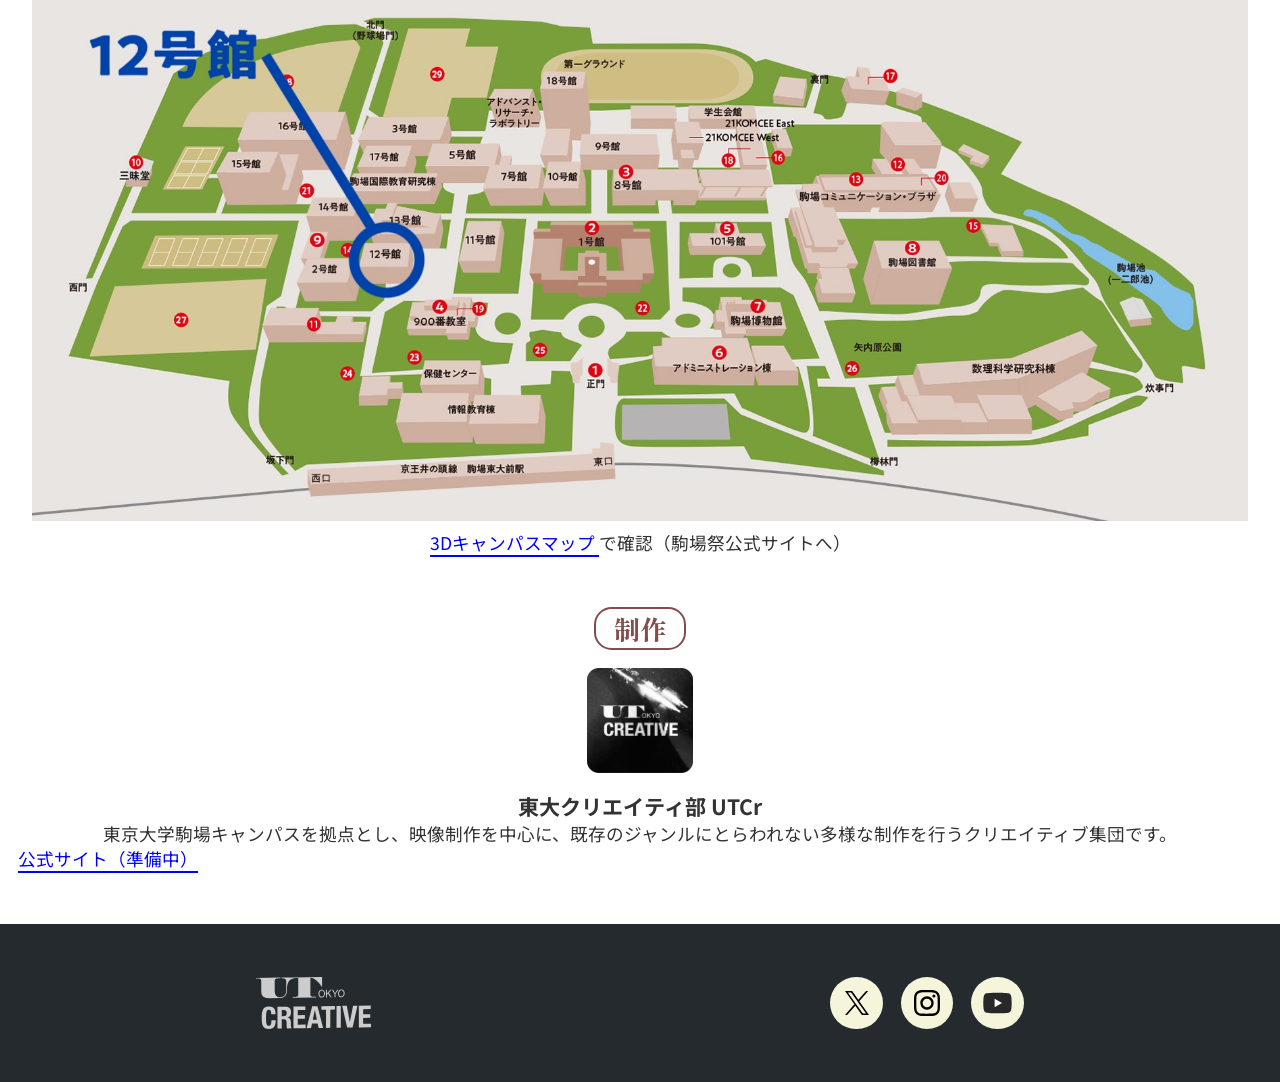
==== commit 5bc721f4: "modify youtube link" ====
--- a/index.html
+++ b/index.html
@@ -55,7 +55,7 @@
         <div class="sns_logos">
           <a href="https://x.com/utokyo_cr"><img src="-img/logo/sns_logo_x-black.svg" alt="X" id="sns_logo_x"></a>
           <a href="https://instagram.com/utokyo_cr"><img src="-img/logo/sns_logo_ig-black.svg" alt="IG" id="sns_logo_ig"></a>
-          <a href="https://youtube.com/utokyo_cr"><img src="-img/logo/sns_logo_yt-black.svg" alt="IG" id="sns_logo_yt"></a>
+          <a href="https://youtube.com/@utokyo_cr"><img src="-img/logo/sns_logo_yt-black.svg" alt="IG" id="sns_logo_yt"></a>
         </div>
       </div>
     </div>
@@ -197,7 +197,7 @@
           <div class="sns_logos">
             <a href="https://x.com/utokyo_cr"><img src="-img/logo/sns_logo_x-black.svg" alt="X" id="sns_logo_x"></a>
             <a href="https://instagram.com/utokyo_cr"><img src="-img/logo/sns_logo_ig-black.svg" alt="IG" id="sns_logo_ig"></a>
-            <a href="https://youtube.com/utokyo_cr"><img src="-img/logo/sns_logo_yt-black.svg" alt="IG" id="sns_logo_yt"></a>
+            <a href="https://youtube.com/@utokyo_cr"><img src="-img/logo/sns_logo_yt-black.svg" alt="IG" id="sns_logo_yt"></a>
           </div>
         </div>
       </div>
--- a/style.css
+++ b/style.css
@@ -383,26 +383,26 @@
 }
 .sns_logos a {
   display: flex;
-  height: 2rem;
-  width: 2rem;
-  border-radius: 1rem;
+  height: 3rem;
+  width: 3rem;
+  border-radius: 1.5rem;
 
   padding: auto;
 
   background-color: beige;
 }
 .sns_logos img {
-  height: 1.2rem;
+  height: 1.5rem;
   margin: auto;
 }
 #sns_logo_x {
-  height: 1.1rem;
+  height: 1.4rem;
 }
 #sns_logo_ig {
-  height: 1.2rem;
+  height: 1.5rem;
 }
 #sns_logo_yt {
-  height: 1.5rem;
+  height: 1.8rem;
 }
 
 .footer_copyright {
